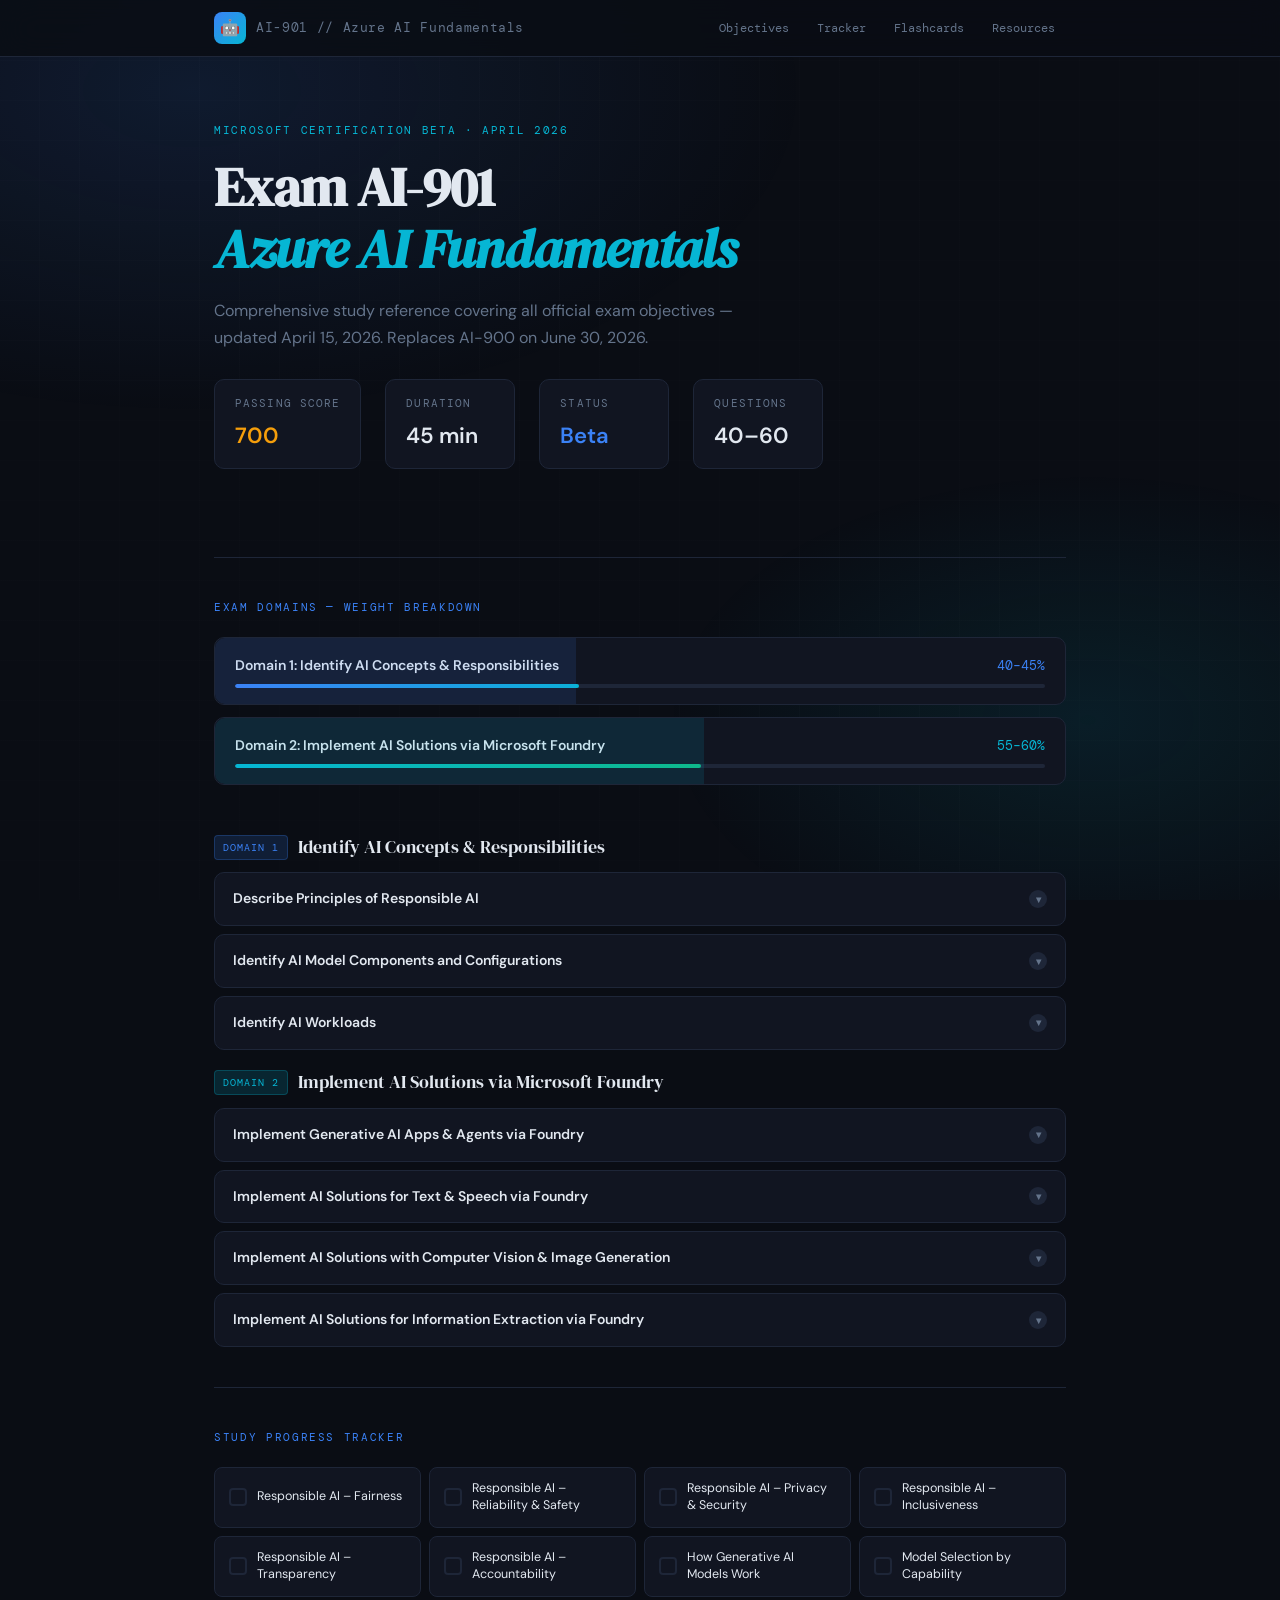
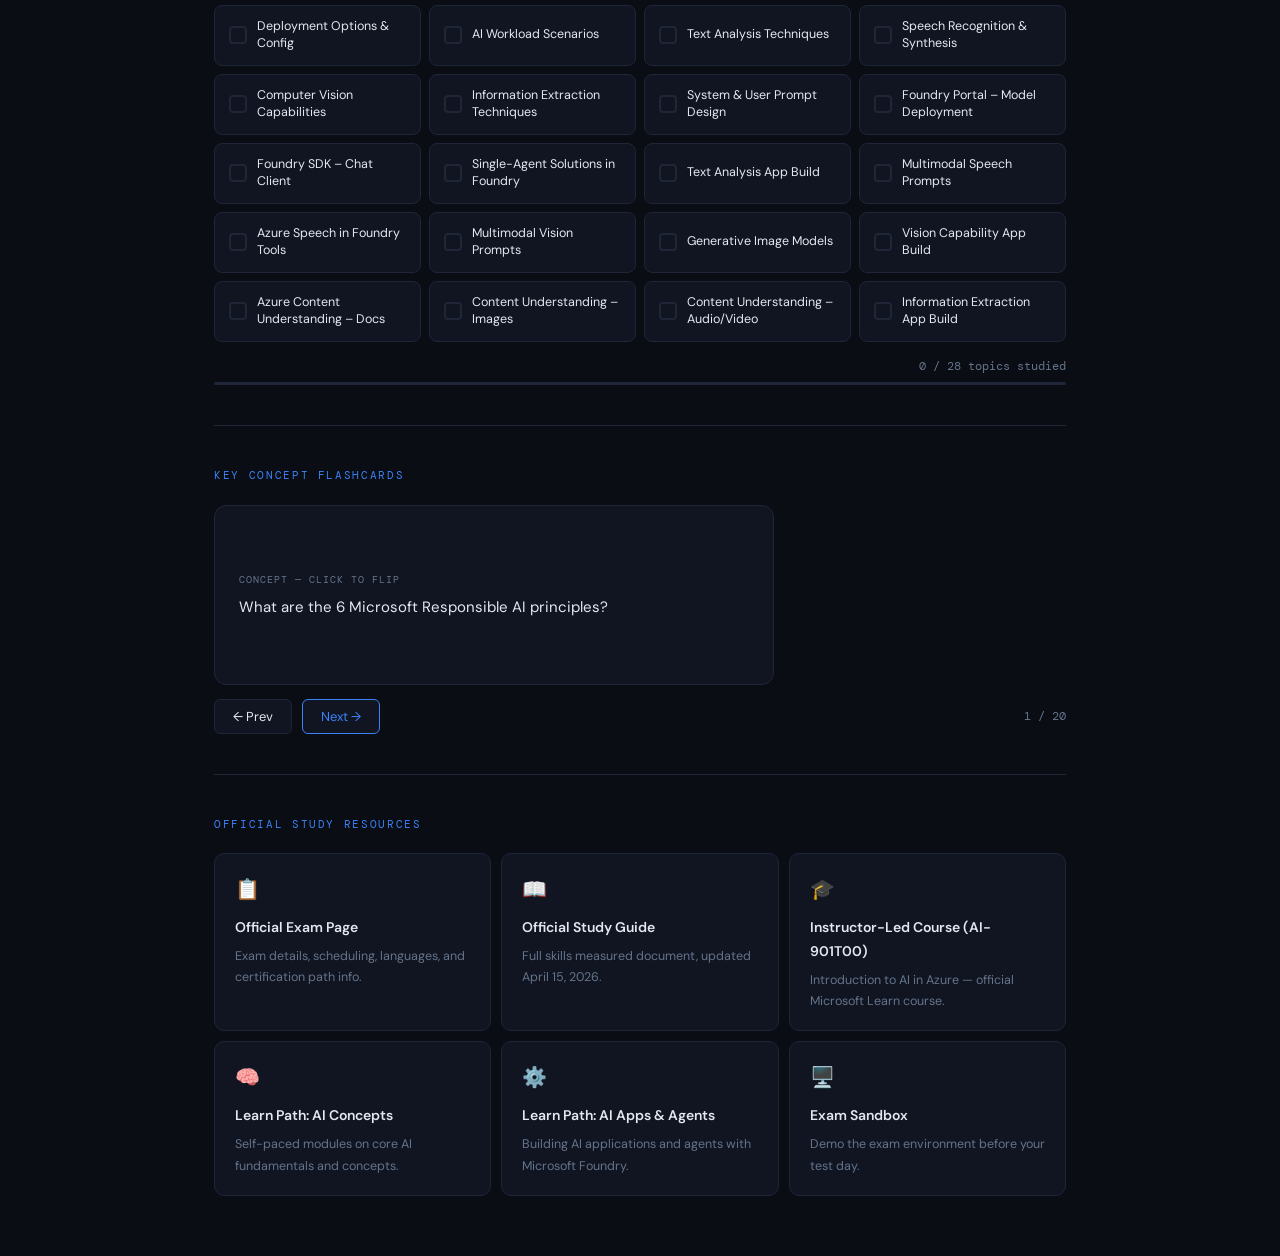
==== index.html @ 73c3c405 "Rename page.html to index.html" ====
<!DOCTYPE html>
<html lang="en">
<head>
<meta charset="UTF-8">
<meta name="viewport" content="width=device-width, initial-scale=1.0">
<title>AI-901 Study Guide — Azure AI Fundamentals</title>
<link rel="preconnect" href="https://fonts.googleapis.com">
<link href="https://fonts.googleapis.com/css2?family=DM+Serif+Display:ital@0;1&family=DM+Mono:wght@400;500&family=DM+Sans:ital,opsz,wght@0,9..40,300;0,9..40,400;0,9..40,600;1,9..40,300&display=swap" rel="stylesheet">
<style>
  :root {
    --bg:        #0a0d14;
    --surface:   #111521;
    --border:    #1e2638;
    --accent:    #3b82f6;
    --accent2:   #06b6d4;
    --gold:      #f59e0b;
    --text:      #e2e8f0;
    --muted:     #64748b;
    --pill-a:    rgba(59,130,246,.15);
    --pill-b:    rgba(6,182,212,.15);
  }

  *, *::before, *::after { box-sizing: border-box; margin: 0; padding: 0; }

  html { scroll-behavior: smooth; }

  body {
    background: var(--bg);
    color: var(--text);
    font-family: 'DM Sans', sans-serif;
    font-size: 15px;
    line-height: 1.7;
    min-height: 100vh;
    overflow-x: hidden;
  }

  /* ── GRID NOISE BACKGROUND ── */
  body::before {
    content: '';
    position: fixed; inset: 0; z-index: 0;
    background-image:
      radial-gradient(ellipse 80% 60% at 15% 10%, rgba(59,130,246,.12) 0%, transparent 60%),
      radial-gradient(ellipse 60% 50% at 85% 80%, rgba(6,182,212,.10) 0%, transparent 55%),
      repeating-linear-gradient(0deg, transparent, transparent 39px, rgba(255,255,255,.02) 40px),
      repeating-linear-gradient(90deg, transparent, transparent 39px, rgba(255,255,255,.02) 40px);
    pointer-events: none;
  }

  .wrap { max-width: 900px; margin: 0 auto; padding: 0 24px; position: relative; z-index: 1; }

  /* ── NAV ── */
  nav {
    position: sticky; top: 0; z-index: 100;
    background: rgba(10,13,20,.85);
    backdrop-filter: blur(16px);
    border-bottom: 1px solid var(--border);
    padding: 12px 0;
  }
  nav .wrap {
    display: flex; align-items: center; justify-content: space-between; gap: 12px;
  }
  .nav-badge {
    display: flex; align-items: center; gap: 10px;
  }
  .nav-badge .cert-icon {
    width: 32px; height: 32px;
    background: linear-gradient(135deg, var(--accent), var(--accent2));
    border-radius: 8px;
    display: flex; align-items: center; justify-content: center;
    font-size: 16px;
  }
  .nav-title { font-family: 'DM Mono', monospace; font-size: 13px; color: var(--muted); letter-spacing: .05em; }
  .nav-links { display: flex; gap: 6px; flex-wrap: wrap; }
  .nav-links a {
    font-size: 12px; font-family: 'DM Mono', monospace;
    color: var(--muted); text-decoration: none;
    padding: 4px 10px; border-radius: 4px;
    border: 1px solid transparent;
    transition: all .2s;
  }
  .nav-links a:hover { color: var(--accent2); border-color: var(--accent2); background: rgba(6,182,212,.05); }

  /* ── HERO ── */
  .hero {
    padding: 64px 0 48px;
    animation: fadeUp .6s ease both;
  }
  .hero-eyebrow {
    font-family: 'DM Mono', monospace;
    font-size: 11px; letter-spacing: .15em;
    color: var(--accent2);
    text-transform: uppercase;
    margin-bottom: 16px;
  }
  .hero h1 {
    font-family: 'DM Serif Display', serif;
    font-size: clamp(2.2rem, 5vw, 3.4rem);
    line-height: 1.15;
    letter-spacing: -.02em;
    margin-bottom: 16px;
  }
  .hero h1 em { font-style: italic; color: var(--accent2); }
  .hero-sub { font-size: 16px; color: var(--muted); max-width: 540px; margin-bottom: 28px; }
  .hero-stats {
    display: flex; gap: 24px; flex-wrap: wrap;
  }
  .stat-card {
    background: var(--surface);
    border: 1px solid var(--border);
    border-radius: 10px;
    padding: 14px 20px;
    min-width: 130px;
  }
  .stat-label { font-size: 11px; font-family: 'DM Mono', monospace; color: var(--muted); text-transform: uppercase; letter-spacing: .1em; margin-bottom: 4px; }
  .stat-value { font-size: 22px; font-weight: 600; color: var(--text); }
  .stat-value.pass { color: var(--gold); }
  .stat-value.beta { color: var(--accent); }

  /* ── DOMAIN BARS ── */
  .domains-section { padding: 40px 0 0; animation: fadeUp .6s .15s ease both; }
  .section-label {
    font-family: 'DM Mono', monospace;
    font-size: 11px; letter-spacing: .15em;
    color: var(--accent);
    text-transform: uppercase;
    margin-bottom: 20px;
  }
  .domain-bar-wrap { display: flex; flex-direction: column; gap: 12px; }
  .domain-bar {
    background: var(--surface);
    border: 1px solid var(--border);
    border-radius: 10px;
    padding: 16px 20px;
    position: relative; overflow: hidden;
  }
  .domain-bar::after {
    content: '';
    position: absolute; left: 0; top: 0; bottom: 0;
    border-radius: 10px 0 0 10px;
    opacity: .12;
  }
  .domain-bar.d1::after { width: 42.5%; background: var(--accent); }
  .domain-bar.d2::after { width: 57.5%; background: var(--accent2); }
  .domain-top { display: flex; justify-content: space-between; align-items: center; margin-bottom: 6px; }
  .domain-name { font-weight: 600; font-size: 14px; }
  .domain-pct {
    font-family: 'DM Mono', monospace; font-size: 13px;
  }
  .d1 .domain-pct { color: var(--accent); }
  .d2 .domain-pct { color: var(--accent2); }
  .domain-track {
    height: 4px; background: var(--border); border-radius: 4px; overflow: hidden;
  }
  .domain-fill { height: 100%; border-radius: 4px; transition: width 1.2s cubic-bezier(.4,0,.2,1); }
  .d1 .domain-fill { width: 42.5%; background: linear-gradient(90deg, var(--accent), var(--accent2)); }
  .d2 .domain-fill { width: 57.5%; background: linear-gradient(90deg, var(--accent2), #10b981); }

  /* ── ACCORDION OBJECTIVES ── */
  .objectives-section { padding: 40px 0 0; animation: fadeUp .6s .25s ease both; }
  .obj-group { margin-bottom: 10px; }
  .obj-domain-header {
    display: flex; align-items: center; gap: 10px;
    margin-bottom: 10px; padding-top: 8px;
  }
  .obj-domain-badge {
    font-family: 'DM Mono', monospace;
    font-size: 10px; letter-spacing: .1em; text-transform: uppercase;
    padding: 3px 8px; border-radius: 4px;
  }
  .d1-badge { background: var(--pill-a); color: var(--accent); border: 1px solid rgba(59,130,246,.25); }
  .d2-badge { background: var(--pill-b); color: var(--accent2); border: 1px solid rgba(6,182,212,.25); }
  .obj-domain-title { font-family: 'DM Serif Display', serif; font-size: 1.1rem; }

  details {
    background: var(--surface);
    border: 1px solid var(--border);
    border-radius: 10px;
    margin-bottom: 8px;
    overflow: hidden;
    transition: border-color .2s;
  }
  details:hover { border-color: #2d3a52; }
  details[open] { border-color: var(--accent); }
  summary {
    cursor: pointer;
    list-style: none;
    padding: 14px 18px;
    display: flex; align-items: center; justify-content: space-between;
    user-select: none;
    font-weight: 600; font-size: 14px;
  }
  summary::-webkit-details-marker { display: none; }
  .summary-chevron {
    width: 18px; height: 18px;
    border-radius: 50%;
    background: var(--border);
    display: flex; align-items: center; justify-content: center;
    font-size: 10px; color: var(--muted);
    transition: transform .25s, background .2s;
    flex-shrink: 0;
  }
  details[open] .summary-chevron { transform: rotate(180deg); background: rgba(59,130,246,.2); color: var(--accent); }
  .detail-body { padding: 0 18px 16px; }
  .detail-body ul { list-style: none; display: flex; flex-direction: column; gap: 6px; }
  .detail-body li {
    display: flex; gap: 10px; align-items: flex-start;
    font-size: 13.5px; color: #a8b8d0; line-height: 1.5;
  }
  .detail-body li::before {
    content: '›';
    color: var(--accent2); font-weight: 700; flex-shrink: 0; margin-top: 1px;
  }

  /* ── PROGRESS TRACKER ── */
  .tracker-section { padding: 40px 0 0; animation: fadeUp .6s .35s ease both; }
  .tracker-grid {
    display: grid; grid-template-columns: repeat(auto-fill, minmax(190px, 1fr)); gap: 8px;
  }
  .tracker-item {
    background: var(--surface); border: 1px solid var(--border);
    border-radius: 8px; padding: 12px 14px;
    display: flex; align-items: center; gap: 10px;
    cursor: pointer; transition: border-color .2s, background .2s;
    user-select: none;
  }
  .tracker-item:hover { border-color: #2d3a52; background: #13192a; }
  .tracker-item.done { border-color: rgba(16,185,129,.3); background: rgba(16,185,129,.05); }
  .check-box {
    width: 18px; height: 18px; border-radius: 4px;
    border: 2px solid var(--border);
    display: flex; align-items: center; justify-content: center;
    font-size: 11px; flex-shrink: 0;
    transition: all .2s;
  }
  .tracker-item.done .check-box { border-color: #10b981; background: #10b981; color: white; }
  .tracker-label { font-size: 12.5px; line-height: 1.4; }
  .progress-summary {
    margin-top: 14px; text-align: right;
    font-family: 'DM Mono', monospace; font-size: 12px; color: var(--muted);
  }
  #prog-bar-wrap { height: 3px; background: var(--border); border-radius: 3px; margin-top: 6px; overflow: hidden; }
  #prog-bar { height: 100%; background: linear-gradient(90deg, var(--accent), #10b981); border-radius: 3px; width: 0; transition: width .4s ease; }

  /* ── RESOURCES ── */
  .resources-section { padding: 40px 0 60px; animation: fadeUp .6s .45s ease both; }
  .resource-grid { display: grid; grid-template-columns: repeat(auto-fill, minmax(260px, 1fr)); gap: 10px; }
  .resource-card {
    background: var(--surface);
    border: 1px solid var(--border);
    border-radius: 10px;
    padding: 18px 20px;
    text-decoration: none; color: inherit;
    display: flex; flex-direction: column; gap: 6px;
    transition: border-color .2s, transform .2s;
  }
  .resource-card:hover { border-color: var(--accent2); transform: translateY(-2px); }
  .resource-icon { font-size: 20px; margin-bottom: 4px; }
  .resource-title { font-weight: 600; font-size: 14px; }
  .resource-desc { font-size: 12.5px; color: var(--muted); }

  /* ── FLASHCARD WIDGET ── */
  .flashcard-section { padding: 40px 0 0; animation: fadeUp .6s .4s ease both; }
  .flashcard-wrap { perspective: 1000px; }
  .flashcard {
    width: 100%; max-width: 560px; height: 180px;
    position: relative; cursor: pointer;
    transform-style: preserve-3d;
    transition: transform .5s cubic-bezier(.4,0,.2,1);
    margin-bottom: 14px;
  }
  .flashcard.flipped { transform: rotateY(180deg); }
  .fc-face {
    position: absolute; inset: 0;
    background: var(--surface); border: 1px solid var(--border);
    border-radius: 12px; padding: 24px;
    backface-visibility: hidden; -webkit-backface-visibility: hidden;
    display: flex; flex-direction: column; justify-content: center;
  }
  .fc-back { transform: rotateY(180deg); border-color: rgba(59,130,246,.3); }
  .fc-label { font-family: 'DM Mono', monospace; font-size: 10px; letter-spacing: .1em; text-transform: uppercase; color: var(--muted); margin-bottom: 8px; }
  .fc-text { font-size: 15px; line-height: 1.55; }
  .fc-back .fc-text { font-size: 13.5px; color: #a8b8d0; }
  .fc-controls { display: flex; gap: 10px; align-items: center; }
  .fc-btn {
    padding: 8px 18px; border-radius: 6px; font-size: 13px; cursor: pointer;
    border: 1px solid var(--border); background: var(--surface); color: var(--text);
    font-family: 'DM Sans', sans-serif; transition: all .2s;
  }
  .fc-btn:hover { background: #1a2235; border-color: #2d3a52; }
  .fc-btn.primary { border-color: var(--accent); color: var(--accent); }
  .fc-btn.primary:hover { background: rgba(59,130,246,.1); }
  .fc-counter { font-family: 'DM Mono', monospace; font-size: 12px; color: var(--muted); margin-left: auto; }

  /* ── ANIMATIONS ── */
  @keyframes fadeUp {
    from { opacity: 0; transform: translateY(18px); }
    to   { opacity: 1; transform: translateY(0); }
  }

  /* ── DIVIDER ── */
  .divider { height: 1px; background: var(--border); margin: 40px 0 0; }

  /* ── RESP ── */
  @media (max-width: 560px) {
    .hero-stats { gap: 12px; }
    .stat-card { min-width: 100px; padding: 12px 14px; }
    .nav-links { display: none; }
  }
</style>
</head>
<body>

<!-- NAV -->
<nav>
  <div class="wrap">
    <div class="nav-badge">
      <div class="cert-icon">🤖</div>
      <span class="nav-title">AI-901 // Azure AI Fundamentals</span>
    </div>
    <div class="nav-links">
      <a href="#objectives">Objectives</a>
      <a href="#tracker">Tracker</a>
      <a href="#flashcards">Flashcards</a>
      <a href="#resources">Resources</a>
    </div>
  </div>
</nav>

<div class="wrap">

  <!-- HERO -->
  <section class="hero">
    <div class="hero-eyebrow">Microsoft Certification Beta · April 2026</div>
    <h1>Exam AI-901<br><em>Azure AI Fundamentals</em></h1>
    <p class="hero-sub">Comprehensive study reference covering all official exam objectives — updated April 15, 2026. Replaces AI-900 on June 30, 2026.</p>
    <div class="hero-stats">
      <div class="stat-card">
        <div class="stat-label">Passing Score</div>
        <div class="stat-value pass">700</div>
      </div>
      <div class="stat-card">
        <div class="stat-label">Duration</div>
        <div class="stat-value">45 min</div>
      </div>
      <div class="stat-card">
        <div class="stat-label">Status</div>
        <div class="stat-value beta">Beta</div>
      </div>
      <div class="stat-card">
        <div class="stat-label">Questions</div>
        <div class="stat-value">40–60</div>
      </div>
    </div>
  </section>

  <!-- DOMAIN BARS -->
  <div class="divider"></div>
  <section class="domains-section" id="objectives">
    <div class="section-label">Exam Domains — Weight Breakdown</div>
    <div class="domain-bar-wrap">
      <div class="domain-bar d1">
        <div class="domain-top">
          <span class="domain-name">Domain 1: Identify AI Concepts &amp; Responsibilities</span>
          <span class="domain-pct">40–45%</span>
        </div>
        <div class="domain-track"><div class="domain-fill"></div></div>
      </div>
      <div class="domain-bar d2">
        <div class="domain-top">
          <span class="domain-name">Domain 2: Implement AI Solutions via Microsoft Foundry</span>
          <span class="domain-pct">55–60%</span>
        </div>
        <div class="domain-track"><div class="domain-fill"></div></div>
      </div>
    </div>
  </section>

  <!-- OBJECTIVES -->
  <section class="objectives-section">

    <!-- Domain 1 -->
    <div class="obj-group">
      <div class="obj-domain-header">
        <span class="obj-domain-badge d1-badge">Domain 1</span>
        <span class="obj-domain-title">Identify AI Concepts &amp; Responsibilities</span>
      </div>

      <details>
        <summary>Describe Principles of Responsible AI <span class="summary-chevron">▾</span></summary>
        <div class="detail-body"><ul>
          <li>Describe considerations for <strong>fairness</strong> in an AI solution</li>
          <li>Describe considerations for <strong>reliability and safety</strong></li>
          <li>Describe considerations for <strong>privacy and security</strong></li>
          <li>Describe considerations for <strong>inclusiveness</strong></li>
          <li>Describe considerations for <strong>transparency</strong></li>
          <li>Describe considerations for <strong>accountability</strong></li>
        </ul></div>
      </details>

      <details>
        <summary>Identify AI Model Components and Configurations <span class="summary-chevron">▾</span></summary>
        <div class="detail-body"><ul>
          <li>Describe how <strong>generative AI models</strong> work</li>
          <li>Identify an appropriate AI model based on capabilities</li>
          <li>Identify appropriate <strong>model deployment options</strong> and configuration parameters</li>
        </ul></div>
      </details>

      <details>
        <summary>Identify AI Workloads <span class="summary-chevron">▾</span></summary>
        <div class="detail-body"><ul>
          <li>Identify scenarios for common AI workloads — generative AI, agentic AI, text analysis, speech, computer vision, information extraction</li>
          <li>Describe common text analysis techniques: <strong>keyword extraction, entity detection, sentiment analysis, summarization</strong></li>
          <li>Identify features of <strong>speech recognition and speech synthesis</strong></li>
          <li>Identify features of <strong>computer vision</strong> and image-generation models</li>
          <li>Identify techniques to extract information from text, images, audio, and video</li>
        </ul></div>
      </details>
    </div>

    <!-- Domain 2 -->
    <div class="obj-group">
      <div class="obj-domain-header">
        <span class="obj-domain-badge d2-badge">Domain 2</span>
        <span class="obj-domain-title">Implement AI Solutions via Microsoft Foundry</span>
      </div>

      <details>
        <summary>Implement Generative AI Apps &amp; Agents via Foundry <span class="summary-chevron">▾</span></summary>
        <div class="detail-body"><ul>
          <li>Create effective <strong>system and user prompts</strong> for generative AI models</li>
          <li>Deploy a model and interact with it in the <strong>Foundry portal</strong></li>
          <li>Create a lightweight chat client using the <strong>Foundry SDK</strong></li>
          <li>Create and test a <strong>single-agent solution</strong> in the Foundry portal</li>
          <li>Create a lightweight client application for an agent</li>
        </ul></div>
      </details>

      <details>
        <summary>Implement AI Solutions for Text &amp; Speech via Foundry <span class="summary-chevron">▾</span></summary>
        <div class="detail-body"><ul>
          <li>Build a lightweight app that includes <strong>text analysis</strong></li>
          <li>Respond to spoken prompts using a deployed <strong>multimodal model</strong></li>
          <li>Build a lightweight app using <strong>Azure Speech in Foundry Tools</strong></li>
        </ul></div>
      </details>

      <details>
        <summary>Implement AI Solutions with Computer Vision &amp; Image Generation <span class="summary-chevron">▾</span></summary>
        <div class="detail-body"><ul>
          <li>Interpret visual input in prompts using a deployed <strong>multimodal model</strong></li>
          <li>Create new visual outputs using <strong>generative models</strong></li>
          <li>Build a lightweight application with <strong>vision capabilities</strong></li>
        </ul></div>
      </details>

      <details>
        <summary>Implement AI Solutions for Information Extraction via Foundry <span class="summary-chevron">▾</span></summary>
        <div class="detail-body"><ul>
          <li>Extract information from documents and forms using <strong>Azure Content Understanding</strong> in Foundry Tools</li>
          <li>Extract information from images using Content Understanding</li>
          <li>Extract information from <strong>audio and video</strong> using Content Understanding</li>
          <li>Build a lightweight app with information extraction via Content Understanding</li>
        </ul></div>
      </details>
    </div>
  </section>

  <!-- PROGRESS TRACKER -->
  <div class="divider"></div>
  <section class="tracker-section" id="tracker">
    <div class="section-label">Study Progress Tracker</div>
    <div class="tracker-grid" id="tracker-grid">
      <!-- populated by JS -->
    </div>
    <div class="progress-summary">
      <span id="prog-text">0 / 0 topics studied</span>
      <div id="prog-bar-wrap"><div id="prog-bar"></div></div>
    </div>
  </section>

  <!-- FLASHCARDS -->
  <div class="divider"></div>
  <section class="flashcard-section" id="flashcards">
    <div class="section-label">Key Concept Flashcards</div>
    <div class="flashcard-wrap">
      <div class="flashcard" id="fc" onclick="flipCard()">
        <div class="fc-face fc-front">
          <div class="fc-label">Concept — click to flip</div>
          <div class="fc-text" id="fc-q"></div>
        </div>
        <div class="fc-face fc-back">
          <div class="fc-label">Answer</div>
          <div class="fc-text" id="fc-a"></div>
        </div>
      </div>
    </div>
    <div class="fc-controls">
      <button class="fc-btn" onclick="prevCard()">← Prev</button>
      <button class="fc-btn primary" onclick="nextCard()">Next →</button>
      <span class="fc-counter" id="fc-counter">1 / 20</span>
    </div>
  </section>

  <!-- RESOURCES -->
  <div class="divider"></div>
  <section class="resources-section" id="resources">
    <div class="section-label">Official Study Resources</div>
    <div class="resource-grid">
      <a class="resource-card" href="https://learn.microsoft.com/en-us/credentials/certifications/exams/ai-901/" target="_blank">
        <div class="resource-icon">📋</div>
        <div class="resource-title">Official Exam Page</div>
        <div class="resource-desc">Exam details, scheduling, languages, and certification path info.</div>
      </a>
      <a class="resource-card" href="https://learn.microsoft.com/en-us/credentials/certifications/resources/study-guides/ai-901" target="_blank">
        <div class="resource-icon">📖</div>
        <div class="resource-title">Official Study Guide</div>
        <div class="resource-desc">Full skills measured document, updated April 15, 2026.</div>
      </a>
      <a class="resource-card" href="https://learn.microsoft.com/en-us/training/courses/ai-901t00" target="_blank">
        <div class="resource-icon">🎓</div>
        <div class="resource-title">Instructor-Led Course (AI-901T00)</div>
        <div class="resource-desc">Introduction to AI in Azure — official Microsoft Learn course.</div>
      </a>
      <a class="resource-card" href="https://learn.microsoft.com/en-us/training/paths/ai-concepts/" target="_blank">
        <div class="resource-icon">🧠</div>
        <div class="resource-title">Learn Path: AI Concepts</div>
        <div class="resource-desc">Self-paced modules on core AI fundamentals and concepts.</div>
      </a>
      <a class="resource-card" href="https://learn.microsoft.com/en-us/training/paths/get-started-ai-apps-agents/" target="_blank">
        <div class="resource-icon">⚙️</div>
        <div class="resource-title">Learn Path: AI Apps &amp; Agents</div>
        <div class="resource-desc">Building AI applications and agents with Microsoft Foundry.</div>
      </a>
      <a class="resource-card" href="https://go.microsoft.com/fwlink/?linkid=2226877" target="_blank">
        <div class="resource-icon">🖥️</div>
        <div class="resource-title">Exam Sandbox</div>
        <div class="resource-desc">Demo the exam environment before your test day.</div>
      </a>
    </div>
  </section>

</div><!-- /wrap -->

<script>
/* ── TRACKER ── */
const topics = [
  "Responsible AI – Fairness",
  "Responsible AI – Reliability & Safety",
  "Responsible AI – Privacy & Security",
  "Responsible AI – Inclusiveness",
  "Responsible AI – Transparency",
  "Responsible AI – Accountability",
  "How Generative AI Models Work",
  "Model Selection by Capability",
  "Deployment Options & Config",
  "AI Workload Scenarios",
  "Text Analysis Techniques",
  "Speech Recognition & Synthesis",
  "Computer Vision Capabilities",
  "Information Extraction Techniques",
  "System & User Prompt Design",
  "Foundry Portal – Model Deployment",
  "Foundry SDK – Chat Client",
  "Single-Agent Solutions in Foundry",
  "Text Analysis App Build",
  "Multimodal Speech Prompts",
  "Azure Speech in Foundry Tools",
  "Multimodal Vision Prompts",
  "Generative Image Models",
  "Vision Capability App Build",
  "Azure Content Understanding – Docs",
  "Content Understanding – Images",
  "Content Understanding – Audio/Video",
  "Information Extraction App Build",
];

const saved = JSON.parse(localStorage.getItem('ai901-progress') || '[]');
const grid = document.getElementById('tracker-grid');

function saveProgress() {
  const state = [...grid.querySelectorAll('.tracker-item')].map(el => el.classList.contains('done'));
  localStorage.setItem('ai901-progress', JSON.stringify(state));
  updateBar();
}

function updateBar() {
  const items = grid.querySelectorAll('.tracker-item');
  const done = [...items].filter(el => el.classList.contains('done')).length;
  document.getElementById('prog-text').textContent = `${done} / ${items.length} topics studied`;
  document.getElementById('prog-bar').style.width = `${(done/items.length)*100}%`;
}

topics.forEach((t, i) => {
  const div = document.createElement('div');
  div.className = 'tracker-item' + (saved[i] ? ' done' : '');
  div.innerHTML = `<div class="check-box">${saved[i] ? '✓' : ''}</div><span class="tracker-label">${t}</span>`;
  div.onclick = () => {
    div.classList.toggle('done');
    const cb = div.querySelector('.check-box');
    cb.textContent = div.classList.contains('done') ? '✓' : '';
    saveProgress();
  };
  grid.appendChild(div);
});
updateBar();

/* ── FLASHCARDS ── */
const cards = [
  { q: "What are the 6 Microsoft Responsible AI principles?", a: "Fairness, Reliability & Safety, Privacy & Security, Inclusiveness, Transparency, and Accountability." },
  { q: "What is Microsoft Foundry?", a: "A unified portal and SDK for deploying AI models, building apps, creating agents, and managing prompts on Azure." },
  { q: "What percentage of the AI-901 exam covers Microsoft Foundry implementation?", a: "55–60% — the larger of the two exam domains." },
  { q: "What text analysis techniques should you know for AI-901?", a: "Keyword extraction, entity detection, sentiment analysis, and summarization." },
  { q: "What is a system prompt vs. a user prompt?", a: "A system prompt defines the AI's behavior and context; a user prompt is the runtime input from the end user." },
  { q: "What does Azure Content Understanding do?", a: "Extracts structured information from documents, forms, images, audio, and video using AI models in Foundry Tools." },
  { q: "What Python knowledge does AI-901 assume?", a: "Familiarity with Python coding syntax and programming techniques — enough to read and write lightweight app code." },
  { q: "What is a multimodal model?", a: "A model that can process multiple input types — e.g., text + images + audio — in a single inference call." },
  { q: "What is the passing score for AI-901?", a: "700 out of 1000." },
  { q: "When does AI-900 retire?", a: "June 30, 2026. AI-901 beta launched April 2026 and becomes GA in June 2026." },
  { q: "What is Retrieval-Augmented Generation (RAG)?", a: "A pattern where a generative model retrieves relevant documents from a knowledge store before generating a response, reducing hallucinations." },
  { q: "What is the Foundry SDK used for in AI-901?", a: "Building lightweight chat client applications and agent clients that interact with deployed models on Azure." },
  { q: "What workloads are covered under AI-901 AI Workloads?", a: "Generative AI, agentic AI, text analysis, speech, computer vision, and information extraction." },
  { q: "What does OCR stand for and which Azure service provides it?", a: "Optical Character Recognition — provided by Azure AI Vision for extracting text from images." },
  { q: "What is a single-agent solution in Foundry?", a: "An AI agent configured to autonomously plan and execute tasks using tools and a deployed model, without multi-agent orchestration." },
  { q: "Define model deployment configuration parameters.", a: "Settings like temperature, max tokens, top-p, and system prompt that control how a deployed model generates responses." },
  { q: "What is Azure AI Speech?", a: "An Azure service offering speech-to-text, text-to-speech, speech translation, and speaker recognition capabilities." },
  { q: "What is prompt engineering?", a: "The practice of crafting effective instructions and context in prompts to guide an AI model toward desired outputs." },
  { q: "What is the difference between supervised and unsupervised learning?", a: "Supervised uses labeled training data with known outputs; unsupervised finds patterns in unlabeled data without predefined categories." },
  { q: "What does 'responsible AI' mean in the context of AI-901?", a: "Building AI systems that are fair, safe, private, inclusive, transparent, and accountable — following Microsoft's AI principles." },
];

let idx = 0;
function render() {
  const c = cards[idx];
  document.getElementById('fc-q').textContent = c.q;
  document.getElementById('fc-a').textContent = c.a;
  document.getElementById('fc-counter').textContent = `${idx+1} / ${cards.length}`;
  document.getElementById('fc').classList.remove('flipped');
}
function flipCard() { document.getElementById('fc').classList.toggle('flipped'); }
function nextCard() { idx = (idx+1) % cards.length; render(); }
function prevCard() { idx = (idx - 1 + cards.length) % cards.length; render(); }
render();
</script>
</body>
</html>
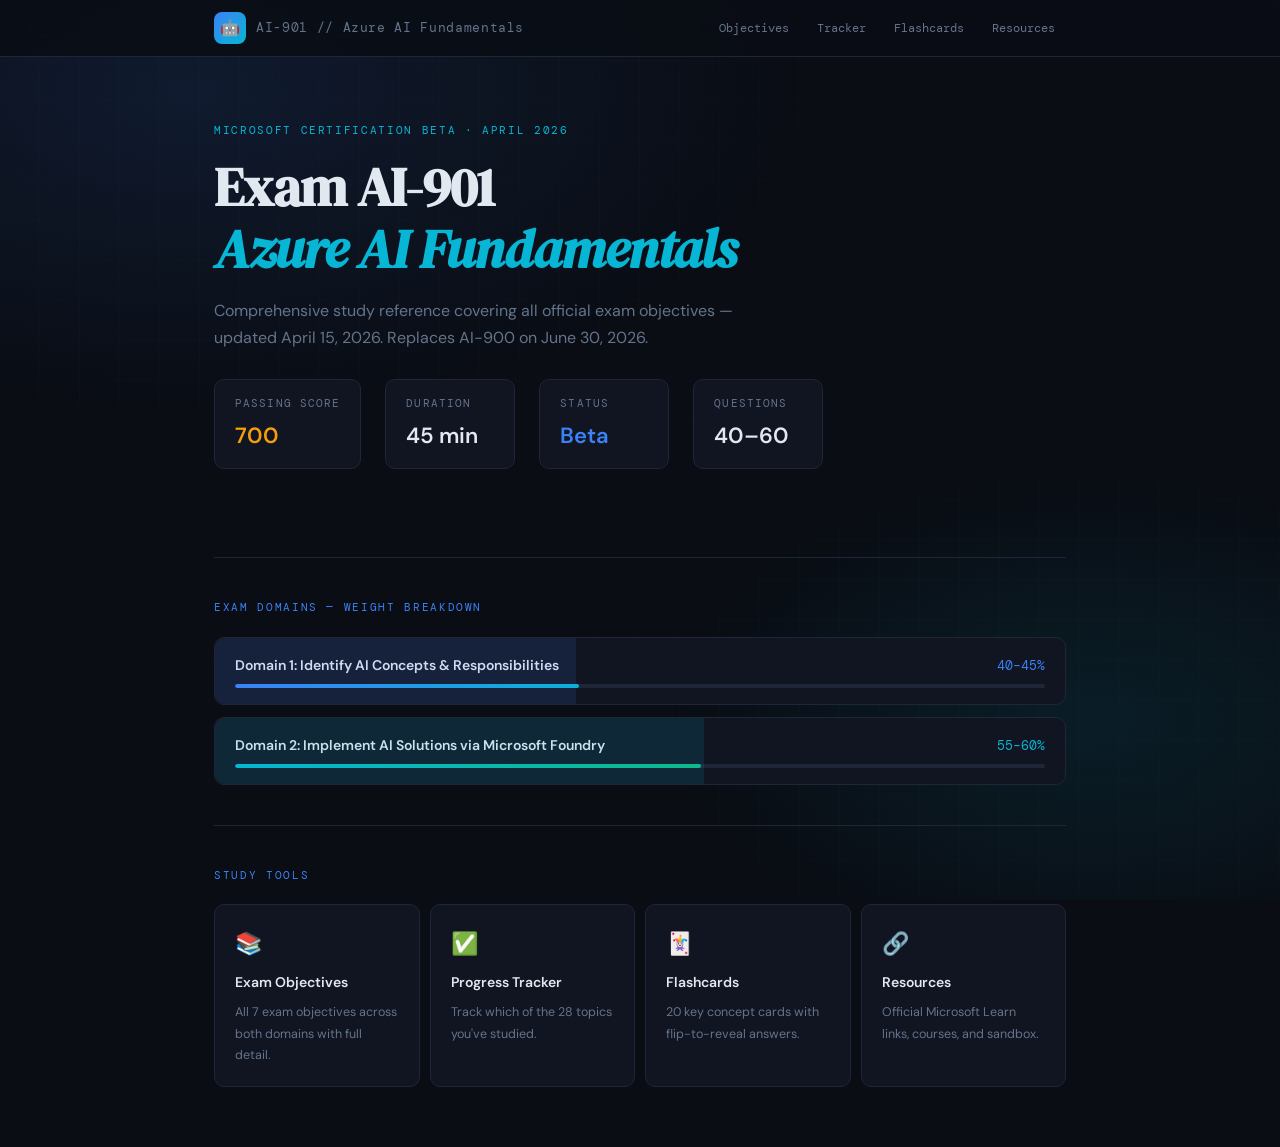
==== commit 0445499c: "Convert single-page site to multi-page with shared stylesheet Splits the monolithic index.html into " ====
--- a/index.html
+++ b/index.html
@@ -6,322 +6,21 @@
 <title>AI-901 Study Guide — Azure AI Fundamentals</title>
 <link rel="preconnect" href="https://fonts.googleapis.com">
 <link href="https://fonts.googleapis.com/css2?family=DM+Serif+Display:ital@0;1&family=DM+Mono:wght@400;500&family=DM+Sans:ital,opsz,wght@0,9..40,300;0,9..40,400;0,9..40,600;1,9..40,300&display=swap" rel="stylesheet">
-<style>
-  :root {
-    --bg:        #0a0d14;
-    --surface:   #111521;
-    --border:    #1e2638;
-    --accent:    #3b82f6;
-    --accent2:   #06b6d4;
-    --gold:      #f59e0b;
-    --text:      #e2e8f0;
-    --muted:     #64748b;
-    --pill-a:    rgba(59,130,246,.15);
-    --pill-b:    rgba(6,182,212,.15);
-  }
-
-  *, *::before, *::after { box-sizing: border-box; margin: 0; padding: 0; }
-
-  html { scroll-behavior: smooth; }
-
-  body {
-    background: var(--bg);
-    color: var(--text);
-    font-family: 'DM Sans', sans-serif;
-    font-size: 15px;
-    line-height: 1.7;
-    min-height: 100vh;
-    overflow-x: hidden;
-  }
-
-  /* ── GRID NOISE BACKGROUND ── */
-  body::before {
-    content: '';
-    position: fixed; inset: 0; z-index: 0;
-    background-image:
-      radial-gradient(ellipse 80% 60% at 15% 10%, rgba(59,130,246,.12) 0%, transparent 60%),
-      radial-gradient(ellipse 60% 50% at 85% 80%, rgba(6,182,212,.10) 0%, transparent 55%),
-      repeating-linear-gradient(0deg, transparent, transparent 39px, rgba(255,255,255,.02) 40px),
-      repeating-linear-gradient(90deg, transparent, transparent 39px, rgba(255,255,255,.02) 40px);
-    pointer-events: none;
-  }
-
-  .wrap { max-width: 900px; margin: 0 auto; padding: 0 24px; position: relative; z-index: 1; }
-
-  /* ── NAV ── */
-  nav {
-    position: sticky; top: 0; z-index: 100;
-    background: rgba(10,13,20,.85);
-    backdrop-filter: blur(16px);
-    border-bottom: 1px solid var(--border);
-    padding: 12px 0;
-  }
-  nav .wrap {
-    display: flex; align-items: center; justify-content: space-between; gap: 12px;
-  }
-  .nav-badge {
-    display: flex; align-items: center; gap: 10px;
-  }
-  .nav-badge .cert-icon {
-    width: 32px; height: 32px;
-    background: linear-gradient(135deg, var(--accent), var(--accent2));
-    border-radius: 8px;
-    display: flex; align-items: center; justify-content: center;
-    font-size: 16px;
-  }
-  .nav-title { font-family: 'DM Mono', monospace; font-size: 13px; color: var(--muted); letter-spacing: .05em; }
-  .nav-links { display: flex; gap: 6px; flex-wrap: wrap; }
-  .nav-links a {
-    font-size: 12px; font-family: 'DM Mono', monospace;
-    color: var(--muted); text-decoration: none;
-    padding: 4px 10px; border-radius: 4px;
-    border: 1px solid transparent;
-    transition: all .2s;
-  }
-  .nav-links a:hover { color: var(--accent2); border-color: var(--accent2); background: rgba(6,182,212,.05); }
-
-  /* ── HERO ── */
-  .hero {
-    padding: 64px 0 48px;
-    animation: fadeUp .6s ease both;
-  }
-  .hero-eyebrow {
-    font-family: 'DM Mono', monospace;
-    font-size: 11px; letter-spacing: .15em;
-    color: var(--accent2);
-    text-transform: uppercase;
-    margin-bottom: 16px;
-  }
-  .hero h1 {
-    font-family: 'DM Serif Display', serif;
-    font-size: clamp(2.2rem, 5vw, 3.4rem);
-    line-height: 1.15;
-    letter-spacing: -.02em;
-    margin-bottom: 16px;
-  }
-  .hero h1 em { font-style: italic; color: var(--accent2); }
-  .hero-sub { font-size: 16px; color: var(--muted); max-width: 540px; margin-bottom: 28px; }
-  .hero-stats {
-    display: flex; gap: 24px; flex-wrap: wrap;
-  }
-  .stat-card {
-    background: var(--surface);
-    border: 1px solid var(--border);
-    border-radius: 10px;
-    padding: 14px 20px;
-    min-width: 130px;
-  }
-  .stat-label { font-size: 11px; font-family: 'DM Mono', monospace; color: var(--muted); text-transform: uppercase; letter-spacing: .1em; margin-bottom: 4px; }
-  .stat-value { font-size: 22px; font-weight: 600; color: var(--text); }
-  .stat-value.pass { color: var(--gold); }
-  .stat-value.beta { color: var(--accent); }
-
-  /* ── DOMAIN BARS ── */
-  .domains-section { padding: 40px 0 0; animation: fadeUp .6s .15s ease both; }
-  .section-label {
-    font-family: 'DM Mono', monospace;
-    font-size: 11px; letter-spacing: .15em;
-    color: var(--accent);
-    text-transform: uppercase;
-    margin-bottom: 20px;
-  }
-  .domain-bar-wrap { display: flex; flex-direction: column; gap: 12px; }
-  .domain-bar {
-    background: var(--surface);
-    border: 1px solid var(--border);
-    border-radius: 10px;
-    padding: 16px 20px;
-    position: relative; overflow: hidden;
-  }
-  .domain-bar::after {
-    content: '';
-    position: absolute; left: 0; top: 0; bottom: 0;
-    border-radius: 10px 0 0 10px;
-    opacity: .12;
-  }
-  .domain-bar.d1::after { width: 42.5%; background: var(--accent); }
-  .domain-bar.d2::after { width: 57.5%; background: var(--accent2); }
-  .domain-top { display: flex; justify-content: space-between; align-items: center; margin-bottom: 6px; }
-  .domain-name { font-weight: 600; font-size: 14px; }
-  .domain-pct {
-    font-family: 'DM Mono', monospace; font-size: 13px;
-  }
-  .d1 .domain-pct { color: var(--accent); }
-  .d2 .domain-pct { color: var(--accent2); }
-  .domain-track {
-    height: 4px; background: var(--border); border-radius: 4px; overflow: hidden;
-  }
-  .domain-fill { height: 100%; border-radius: 4px; transition: width 1.2s cubic-bezier(.4,0,.2,1); }
-  .d1 .domain-fill { width: 42.5%; background: linear-gradient(90deg, var(--accent), var(--accent2)); }
-  .d2 .domain-fill { width: 57.5%; background: linear-gradient(90deg, var(--accent2), #10b981); }
-
-  /* ── ACCORDION OBJECTIVES ── */
-  .objectives-section { padding: 40px 0 0; animation: fadeUp .6s .25s ease both; }
-  .obj-group { margin-bottom: 10px; }
-  .obj-domain-header {
-    display: flex; align-items: center; gap: 10px;
-    margin-bottom: 10px; padding-top: 8px;
-  }
-  .obj-domain-badge {
-    font-family: 'DM Mono', monospace;
-    font-size: 10px; letter-spacing: .1em; text-transform: uppercase;
-    padding: 3px 8px; border-radius: 4px;
-  }
-  .d1-badge { background: var(--pill-a); color: var(--accent); border: 1px solid rgba(59,130,246,.25); }
-  .d2-badge { background: var(--pill-b); color: var(--accent2); border: 1px solid rgba(6,182,212,.25); }
-  .obj-domain-title { font-family: 'DM Serif Display', serif; font-size: 1.1rem; }
-
-  details {
-    background: var(--surface);
-    border: 1px solid var(--border);
-    border-radius: 10px;
-    margin-bottom: 8px;
-    overflow: hidden;
-    transition: border-color .2s;
-  }
-  details:hover { border-color: #2d3a52; }
-  details[open] { border-color: var(--accent); }
-  summary {
-    cursor: pointer;
-    list-style: none;
-    padding: 14px 18px;
-    display: flex; align-items: center; justify-content: space-between;
-    user-select: none;
-    font-weight: 600; font-size: 14px;
-  }
-  summary::-webkit-details-marker { display: none; }
-  .summary-chevron {
-    width: 18px; height: 18px;
-    border-radius: 50%;
-    background: var(--border);
-    display: flex; align-items: center; justify-content: center;
-    font-size: 10px; color: var(--muted);
-    transition: transform .25s, background .2s;
-    flex-shrink: 0;
-  }
-  details[open] .summary-chevron { transform: rotate(180deg); background: rgba(59,130,246,.2); color: var(--accent); }
-  .detail-body { padding: 0 18px 16px; }
-  .detail-body ul { list-style: none; display: flex; flex-direction: column; gap: 6px; }
-  .detail-body li {
-    display: flex; gap: 10px; align-items: flex-start;
-    font-size: 13.5px; color: #a8b8d0; line-height: 1.5;
-  }
-  .detail-body li::before {
-    content: '›';
-    color: var(--accent2); font-weight: 700; flex-shrink: 0; margin-top: 1px;
-  }
-
-  /* ── PROGRESS TRACKER ── */
-  .tracker-section { padding: 40px 0 0; animation: fadeUp .6s .35s ease both; }
-  .tracker-grid {
-    display: grid; grid-template-columns: repeat(auto-fill, minmax(190px, 1fr)); gap: 8px;
-  }
-  .tracker-item {
-    background: var(--surface); border: 1px solid var(--border);
-    border-radius: 8px; padding: 12px 14px;
-    display: flex; align-items: center; gap: 10px;
-    cursor: pointer; transition: border-color .2s, background .2s;
-    user-select: none;
-  }
-  .tracker-item:hover { border-color: #2d3a52; background: #13192a; }
-  .tracker-item.done { border-color: rgba(16,185,129,.3); background: rgba(16,185,129,.05); }
-  .check-box {
-    width: 18px; height: 18px; border-radius: 4px;
-    border: 2px solid var(--border);
-    display: flex; align-items: center; justify-content: center;
-    font-size: 11px; flex-shrink: 0;
-    transition: all .2s;
-  }
-  .tracker-item.done .check-box { border-color: #10b981; background: #10b981; color: white; }
-  .tracker-label { font-size: 12.5px; line-height: 1.4; }
-  .progress-summary {
-    margin-top: 14px; text-align: right;
-    font-family: 'DM Mono', monospace; font-size: 12px; color: var(--muted);
-  }
-  #prog-bar-wrap { height: 3px; background: var(--border); border-radius: 3px; margin-top: 6px; overflow: hidden; }
-  #prog-bar { height: 100%; background: linear-gradient(90deg, var(--accent), #10b981); border-radius: 3px; width: 0; transition: width .4s ease; }
-
-  /* ── RESOURCES ── */
-  .resources-section { padding: 40px 0 60px; animation: fadeUp .6s .45s ease both; }
-  .resource-grid { display: grid; grid-template-columns: repeat(auto-fill, minmax(260px, 1fr)); gap: 10px; }
-  .resource-card {
-    background: var(--surface);
-    border: 1px solid var(--border);
-    border-radius: 10px;
-    padding: 18px 20px;
-    text-decoration: none; color: inherit;
-    display: flex; flex-direction: column; gap: 6px;
-    transition: border-color .2s, transform .2s;
-  }
-  .resource-card:hover { border-color: var(--accent2); transform: translateY(-2px); }
-  .resource-icon { font-size: 20px; margin-bottom: 4px; }
-  .resource-title { font-weight: 600; font-size: 14px; }
-  .resource-desc { font-size: 12.5px; color: var(--muted); }
-
-  /* ── FLASHCARD WIDGET ── */
-  .flashcard-section { padding: 40px 0 0; animation: fadeUp .6s .4s ease both; }
-  .flashcard-wrap { perspective: 1000px; }
-  .flashcard {
-    width: 100%; max-width: 560px; height: 180px;
-    position: relative; cursor: pointer;
-    transform-style: preserve-3d;
-    transition: transform .5s cubic-bezier(.4,0,.2,1);
-    margin-bottom: 14px;
-  }
-  .flashcard.flipped { transform: rotateY(180deg); }
-  .fc-face {
-    position: absolute; inset: 0;
-    background: var(--surface); border: 1px solid var(--border);
-    border-radius: 12px; padding: 24px;
-    backface-visibility: hidden; -webkit-backface-visibility: hidden;
-    display: flex; flex-direction: column; justify-content: center;
-  }
-  .fc-back { transform: rotateY(180deg); border-color: rgba(59,130,246,.3); }
-  .fc-label { font-family: 'DM Mono', monospace; font-size: 10px; letter-spacing: .1em; text-transform: uppercase; color: var(--muted); margin-bottom: 8px; }
-  .fc-text { font-size: 15px; line-height: 1.55; }
-  .fc-back .fc-text { font-size: 13.5px; color: #a8b8d0; }
-  .fc-controls { display: flex; gap: 10px; align-items: center; }
-  .fc-btn {
-    padding: 8px 18px; border-radius: 6px; font-size: 13px; cursor: pointer;
-    border: 1px solid var(--border); background: var(--surface); color: var(--text);
-    font-family: 'DM Sans', sans-serif; transition: all .2s;
-  }
-  .fc-btn:hover { background: #1a2235; border-color: #2d3a52; }
-  .fc-btn.primary { border-color: var(--accent); color: var(--accent); }
-  .fc-btn.primary:hover { background: rgba(59,130,246,.1); }
-  .fc-counter { font-family: 'DM Mono', monospace; font-size: 12px; color: var(--muted); margin-left: auto; }
-
-  /* ── ANIMATIONS ── */
-  @keyframes fadeUp {
-    from { opacity: 0; transform: translateY(18px); }
-    to   { opacity: 1; transform: translateY(0); }
-  }
-
-  /* ── DIVIDER ── */
-  .divider { height: 1px; background: var(--border); margin: 40px 0 0; }
-
-  /* ── RESP ── */
-  @media (max-width: 560px) {
-    .hero-stats { gap: 12px; }
-    .stat-card { min-width: 100px; padding: 12px 14px; }
-    .nav-links { display: none; }
-  }
-</style>
+<link rel="stylesheet" href="css/styles.css">
 </head>
 <body>
 
-<!-- NAV -->
 <nav>
   <div class="wrap">
-    <div class="nav-badge">
+    <a class="nav-badge" href="index.html">
       <div class="cert-icon">🤖</div>
       <span class="nav-title">AI-901 // Azure AI Fundamentals</span>
-    </div>
+    </a>
     <div class="nav-links">
-      <a href="#objectives">Objectives</a>
-      <a href="#tracker">Tracker</a>
-      <a href="#flashcards">Flashcards</a>
-      <a href="#resources">Resources</a>
+      <a href="objectives.html">Objectives</a>
+      <a href="tracker.html">Tracker</a>
+      <a href="flashcards.html">Flashcards</a>
+      <a href="resources.html">Resources</a>
     </div>
   </div>
 </nav>
@@ -355,7 +54,7 @@
 
   <!-- DOMAIN BARS -->
   <div class="divider"></div>
-  <section class="domains-section" id="objectives">
+  <section class="domains-section">
     <div class="section-label">Exam Domains — Weight Breakdown</div>
     <div class="domain-bar-wrap">
       <div class="domain-bar d1">
@@ -375,272 +74,35 @@
     </div>
   </section>
 
-  <!-- OBJECTIVES -->
-  <section class="objectives-section">
-
-    <!-- Domain 1 -->
-    <div class="obj-group">
-      <div class="obj-domain-header">
-        <span class="obj-domain-badge d1-badge">Domain 1</span>
-        <span class="obj-domain-title">Identify AI Concepts &amp; Responsibilities</span>
-      </div>
-
-      <details>
-        <summary>Describe Principles of Responsible AI <span class="summary-chevron">▾</span></summary>
-        <div class="detail-body"><ul>
-          <li>Describe considerations for <strong>fairness</strong> in an AI solution</li>
-          <li>Describe considerations for <strong>reliability and safety</strong></li>
-          <li>Describe considerations for <strong>privacy and security</strong></li>
-          <li>Describe considerations for <strong>inclusiveness</strong></li>
-          <li>Describe considerations for <strong>transparency</strong></li>
-          <li>Describe considerations for <strong>accountability</strong></li>
-        </ul></div>
-      </details>
-
-      <details>
-        <summary>Identify AI Model Components and Configurations <span class="summary-chevron">▾</span></summary>
-        <div class="detail-body"><ul>
-          <li>Describe how <strong>generative AI models</strong> work</li>
-          <li>Identify an appropriate AI model based on capabilities</li>
-          <li>Identify appropriate <strong>model deployment options</strong> and configuration parameters</li>
-        </ul></div>
-      </details>
-
-      <details>
-        <summary>Identify AI Workloads <span class="summary-chevron">▾</span></summary>
-        <div class="detail-body"><ul>
-          <li>Identify scenarios for common AI workloads — generative AI, agentic AI, text analysis, speech, computer vision, information extraction</li>
-          <li>Describe common text analysis techniques: <strong>keyword extraction, entity detection, sentiment analysis, summarization</strong></li>
-          <li>Identify features of <strong>speech recognition and speech synthesis</strong></li>
-          <li>Identify features of <strong>computer vision</strong> and image-generation models</li>
-          <li>Identify techniques to extract information from text, images, audio, and video</li>
-        </ul></div>
-      </details>
-    </div>
-
-    <!-- Domain 2 -->
-    <div class="obj-group">
-      <div class="obj-domain-header">
-        <span class="obj-domain-badge d2-badge">Domain 2</span>
-        <span class="obj-domain-title">Implement AI Solutions via Microsoft Foundry</span>
-      </div>
-
-      <details>
-        <summary>Implement Generative AI Apps &amp; Agents via Foundry <span class="summary-chevron">▾</span></summary>
-        <div class="detail-body"><ul>
-          <li>Create effective <strong>system and user prompts</strong> for generative AI models</li>
-          <li>Deploy a model and interact with it in the <strong>Foundry portal</strong></li>
-          <li>Create a lightweight chat client using the <strong>Foundry SDK</strong></li>
-          <li>Create and test a <strong>single-agent solution</strong> in the Foundry portal</li>
-          <li>Create a lightweight client application for an agent</li>
-        </ul></div>
-      </details>
-
-      <details>
-        <summary>Implement AI Solutions for Text &amp; Speech via Foundry <span class="summary-chevron">▾</span></summary>
-        <div class="detail-body"><ul>
-          <li>Build a lightweight app that includes <strong>text analysis</strong></li>
-          <li>Respond to spoken prompts using a deployed <strong>multimodal model</strong></li>
-          <li>Build a lightweight app using <strong>Azure Speech in Foundry Tools</strong></li>
-        </ul></div>
-      </details>
-
-      <details>
-        <summary>Implement AI Solutions with Computer Vision &amp; Image Generation <span class="summary-chevron">▾</span></summary>
-        <div class="detail-body"><ul>
-          <li>Interpret visual input in prompts using a deployed <strong>multimodal model</strong></li>
-          <li>Create new visual outputs using <strong>generative models</strong></li>
-          <li>Build a lightweight application with <strong>vision capabilities</strong></li>
-        </ul></div>
-      </details>
-
-      <details>
-        <summary>Implement AI Solutions for Information Extraction via Foundry <span class="summary-chevron">▾</span></summary>
-        <div class="detail-body"><ul>
-          <li>Extract information from documents and forms using <strong>Azure Content Understanding</strong> in Foundry Tools</li>
-          <li>Extract information from images using Content Understanding</li>
-          <li>Extract information from <strong>audio and video</strong> using Content Understanding</li>
-          <li>Build a lightweight app with information extraction via Content Understanding</li>
-        </ul></div>
-      </details>
-    </div>
-  </section>
-
-  <!-- PROGRESS TRACKER -->
+  <!-- QUICK LINKS -->
   <div class="divider"></div>
-  <section class="tracker-section" id="tracker">
-    <div class="section-label">Study Progress Tracker</div>
-    <div class="tracker-grid" id="tracker-grid">
-      <!-- populated by JS -->
-    </div>
-    <div class="progress-summary">
-      <span id="prog-text">0 / 0 topics studied</span>
-      <div id="prog-bar-wrap"><div id="prog-bar"></div></div>
-    </div>
-  </section>
-
-  <!-- FLASHCARDS -->
-  <div class="divider"></div>
-  <section class="flashcard-section" id="flashcards">
-    <div class="section-label">Key Concept Flashcards</div>
-    <div class="flashcard-wrap">
-      <div class="flashcard" id="fc" onclick="flipCard()">
-        <div class="fc-face fc-front">
-          <div class="fc-label">Concept — click to flip</div>
-          <div class="fc-text" id="fc-q"></div>
-        </div>
-        <div class="fc-face fc-back">
-          <div class="fc-label">Answer</div>
-          <div class="fc-text" id="fc-a"></div>
-        </div>
-      </div>
-    </div>
-    <div class="fc-controls">
-      <button class="fc-btn" onclick="prevCard()">← Prev</button>
-      <button class="fc-btn primary" onclick="nextCard()">Next →</button>
-      <span class="fc-counter" id="fc-counter">1 / 20</span>
-    </div>
-  </section>
-
-  <!-- RESOURCES -->
-  <div class="divider"></div>
-  <section class="resources-section" id="resources">
-    <div class="section-label">Official Study Resources</div>
-    <div class="resource-grid">
-      <a class="resource-card" href="https://learn.microsoft.com/en-us/credentials/certifications/exams/ai-901/" target="_blank">
-        <div class="resource-icon">📋</div>
-        <div class="resource-title">Official Exam Page</div>
-        <div class="resource-desc">Exam details, scheduling, languages, and certification path info.</div>
+  <section class="quick-links">
+    <div class="section-label">Study Tools</div>
+    <div class="quick-grid">
+      <a class="quick-card" href="objectives.html">
+        <div class="quick-icon">📚</div>
+        <div class="quick-title">Exam Objectives</div>
+        <div class="quick-desc">All 7 exam objectives across both domains with full detail.</div>
       </a>
-      <a class="resource-card" href="https://learn.microsoft.com/en-us/credentials/certifications/resources/study-guides/ai-901" target="_blank">
-        <div class="resource-icon">📖</div>
-        <div class="resource-title">Official Study Guide</div>
-        <div class="resource-desc">Full skills measured document, updated April 15, 2026.</div>
+      <a class="quick-card" href="tracker.html">
+        <div class="quick-icon">✅</div>
+        <div class="quick-title">Progress Tracker</div>
+        <div class="quick-desc">Track which of the 28 topics you've studied.</div>
       </a>
-      <a class="resource-card" href="https://learn.microsoft.com/en-us/training/courses/ai-901t00" target="_blank">
-        <div class="resource-icon">🎓</div>
-        <div class="resource-title">Instructor-Led Course (AI-901T00)</div>
-        <div class="resource-desc">Introduction to AI in Azure — official Microsoft Learn course.</div>
+      <a class="quick-card" href="flashcards.html">
+        <div class="quick-icon">🃏</div>
+        <div class="quick-title">Flashcards</div>
+        <div class="quick-desc">20 key concept cards with flip-to-reveal answers.</div>
       </a>
-      <a class="resource-card" href="https://learn.microsoft.com/en-us/training/paths/ai-concepts/" target="_blank">
-        <div class="resource-icon">🧠</div>
-        <div class="resource-title">Learn Path: AI Concepts</div>
-        <div class="resource-desc">Self-paced modules on core AI fundamentals and concepts.</div>
-      </a>
-      <a class="resource-card" href="https://learn.microsoft.com/en-us/training/paths/get-started-ai-apps-agents/" target="_blank">
-        <div class="resource-icon">⚙️</div>
-        <div class="resource-title">Learn Path: AI Apps &amp; Agents</div>
-        <div class="resource-desc">Building AI applications and agents with Microsoft Foundry.</div>
-      </a>
-      <a class="resource-card" href="https://go.microsoft.com/fwlink/?linkid=2226877" target="_blank">
-        <div class="resource-icon">🖥️</div>
-        <div class="resource-title">Exam Sandbox</div>
-        <div class="resource-desc">Demo the exam environment before your test day.</div>
+      <a class="quick-card" href="resources.html">
+        <div class="quick-icon">🔗</div>
+        <div class="quick-title">Resources</div>
+        <div class="quick-desc">Official Microsoft Learn links, courses, and sandbox.</div>
       </a>
     </div>
   </section>
 
-</div><!-- /wrap -->
+</div>
 
-<script>
-/* ── TRACKER ── */
-const topics = [
-  "Responsible AI – Fairness",
-  "Responsible AI – Reliability & Safety",
-  "Responsible AI – Privacy & Security",
-  "Responsible AI – Inclusiveness",
-  "Responsible AI – Transparency",
-  "Responsible AI – Accountability",
-  "How Generative AI Models Work",
-  "Model Selection by Capability",
-  "Deployment Options & Config",
-  "AI Workload Scenarios",
-  "Text Analysis Techniques",
-  "Speech Recognition & Synthesis",
-  "Computer Vision Capabilities",
-  "Information Extraction Techniques",
-  "System & User Prompt Design",
-  "Foundry Portal – Model Deployment",
-  "Foundry SDK – Chat Client",
-  "Single-Agent Solutions in Foundry",
-  "Text Analysis App Build",
-  "Multimodal Speech Prompts",
-  "Azure Speech in Foundry Tools",
-  "Multimodal Vision Prompts",
-  "Generative Image Models",
-  "Vision Capability App Build",
-  "Azure Content Understanding – Docs",
-  "Content Understanding – Images",
-  "Content Understanding – Audio/Video",
-  "Information Extraction App Build",
-];
-
-const saved = JSON.parse(localStorage.getItem('ai901-progress') || '[]');
-const grid = document.getElementById('tracker-grid');
-
-function saveProgress() {
-  const state = [...grid.querySelectorAll('.tracker-item')].map(el => el.classList.contains('done'));
-  localStorage.setItem('ai901-progress', JSON.stringify(state));
-  updateBar();
-}
-
-function updateBar() {
-  const items = grid.querySelectorAll('.tracker-item');
-  const done = [...items].filter(el => el.classList.contains('done')).length;
-  document.getElementById('prog-text').textContent = `${done} / ${items.length} topics studied`;
-  document.getElementById('prog-bar').style.width = `${(done/items.length)*100}%`;
-}
-
-topics.forEach((t, i) => {
-  const div = document.createElement('div');
-  div.className = 'tracker-item' + (saved[i] ? ' done' : '');
-  div.innerHTML = `<div class="check-box">${saved[i] ? '✓' : ''}</div><span class="tracker-label">${t}</span>`;
-  div.onclick = () => {
-    div.classList.toggle('done');
-    const cb = div.querySelector('.check-box');
-    cb.textContent = div.classList.contains('done') ? '✓' : '';
-    saveProgress();
-  };
-  grid.appendChild(div);
-});
-updateBar();
-
-/* ── FLASHCARDS ── */
-const cards = [
-  { q: "What are the 6 Microsoft Responsible AI principles?", a: "Fairness, Reliability & Safety, Privacy & Security, Inclusiveness, Transparency, and Accountability." },
-  { q: "What is Microsoft Foundry?", a: "A unified portal and SDK for deploying AI models, building apps, creating agents, and managing prompts on Azure." },
-  { q: "What percentage of the AI-901 exam covers Microsoft Foundry implementation?", a: "55–60% — the larger of the two exam domains." },
-  { q: "What text analysis techniques should you know for AI-901?", a: "Keyword extraction, entity detection, sentiment analysis, and summarization." },
-  { q: "What is a system prompt vs. a user prompt?", a: "A system prompt defines the AI's behavior and context; a user prompt is the runtime input from the end user." },
-  { q: "What does Azure Content Understanding do?", a: "Extracts structured information from documents, forms, images, audio, and video using AI models in Foundry Tools." },
-  { q: "What Python knowledge does AI-901 assume?", a: "Familiarity with Python coding syntax and programming techniques — enough to read and write lightweight app code." },
-  { q: "What is a multimodal model?", a: "A model that can process multiple input types — e.g., text + images + audio — in a single inference call." },
-  { q: "What is the passing score for AI-901?", a: "700 out of 1000." },
-  { q: "When does AI-900 retire?", a: "June 30, 2026. AI-901 beta launched April 2026 and becomes GA in June 2026." },
-  { q: "What is Retrieval-Augmented Generation (RAG)?", a: "A pattern where a generative model retrieves relevant documents from a knowledge store before generating a response, reducing hallucinations." },
-  { q: "What is the Foundry SDK used for in AI-901?", a: "Building lightweight chat client applications and agent clients that interact with deployed models on Azure." },
-  { q: "What workloads are covered under AI-901 AI Workloads?", a: "Generative AI, agentic AI, text analysis, speech, computer vision, and information extraction." },
-  { q: "What does OCR stand for and which Azure service provides it?", a: "Optical Character Recognition — provided by Azure AI Vision for extracting text from images." },
-  { q: "What is a single-agent solution in Foundry?", a: "An AI agent configured to autonomously plan and execute tasks using tools and a deployed model, without multi-agent orchestration." },
-  { q: "Define model deployment configuration parameters.", a: "Settings like temperature, max tokens, top-p, and system prompt that control how a deployed model generates responses." },
-  { q: "What is Azure AI Speech?", a: "An Azure service offering speech-to-text, text-to-speech, speech translation, and speaker recognition capabilities." },
-  { q: "What is prompt engineering?", a: "The practice of crafting effective instructions and context in prompts to guide an AI model toward desired outputs." },
-  { q: "What is the difference between supervised and unsupervised learning?", a: "Supervised uses labeled training data with known outputs; unsupervised finds patterns in unlabeled data without predefined categories." },
-  { q: "What does 'responsible AI' mean in the context of AI-901?", a: "Building AI systems that are fair, safe, private, inclusive, transparent, and accountable — following Microsoft's AI principles." },
-];
-
-let idx = 0;
-function render() {
-  const c = cards[idx];
-  document.getElementById('fc-q').textContent = c.q;
-  document.getElementById('fc-a').textContent = c.a;
-  document.getElementById('fc-counter').textContent = `${idx+1} / ${cards.length}`;
-  document.getElementById('fc').classList.remove('flipped');
-}
-function flipCard() { document.getElementById('fc').classList.toggle('flipped'); }
-function nextCard() { idx = (idx+1) % cards.length; render(); }
-function prevCard() { idx = (idx - 1 + cards.length) % cards.length; render(); }
-render();
-</script>
 </body>
 </html>
--- a/css/styles.css
+++ b/css/styles.css
@@ -0,0 +1,337 @@
+:root {
+  --bg:        #0a0d14;
+  --surface:   #111521;
+  --border:    #1e2638;
+  --accent:    #3b82f6;
+  --accent2:   #06b6d4;
+  --gold:      #f59e0b;
+  --text:      #e2e8f0;
+  --muted:     #64748b;
+  --pill-a:    rgba(59,130,246,.15);
+  --pill-b:    rgba(6,182,212,.15);
+}
+
+*, *::before, *::after { box-sizing: border-box; margin: 0; padding: 0; }
+
+html { scroll-behavior: smooth; }
+
+body {
+  background: var(--bg);
+  color: var(--text);
+  font-family: 'DM Sans', sans-serif;
+  font-size: 15px;
+  line-height: 1.7;
+  min-height: 100vh;
+  overflow-x: hidden;
+}
+
+body::before {
+  content: '';
+  position: fixed; inset: 0; z-index: 0;
+  background-image:
+    radial-gradient(ellipse 80% 60% at 15% 10%, rgba(59,130,246,.12) 0%, transparent 60%),
+    radial-gradient(ellipse 60% 50% at 85% 80%, rgba(6,182,212,.10) 0%, transparent 55%),
+    repeating-linear-gradient(0deg, transparent, transparent 39px, rgba(255,255,255,.02) 40px),
+    repeating-linear-gradient(90deg, transparent, transparent 39px, rgba(255,255,255,.02) 40px);
+  pointer-events: none;
+}
+
+.wrap { max-width: 900px; margin: 0 auto; padding: 0 24px; position: relative; z-index: 1; }
+
+/* ── NAV ── */
+nav {
+  position: sticky; top: 0; z-index: 100;
+  background: rgba(10,13,20,.85);
+  backdrop-filter: blur(16px);
+  border-bottom: 1px solid var(--border);
+  padding: 12px 0;
+}
+nav .wrap {
+  display: flex; align-items: center; justify-content: space-between; gap: 12px;
+}
+.nav-badge {
+  display: flex; align-items: center; gap: 10px;
+  text-decoration: none; color: inherit;
+}
+.nav-badge .cert-icon {
+  width: 32px; height: 32px;
+  background: linear-gradient(135deg, var(--accent), var(--accent2));
+  border-radius: 8px;
+  display: flex; align-items: center; justify-content: center;
+  font-size: 16px;
+}
+.nav-title { font-family: 'DM Mono', monospace; font-size: 13px; color: var(--muted); letter-spacing: .05em; }
+.nav-links { display: flex; gap: 6px; flex-wrap: wrap; }
+.nav-links a {
+  font-size: 12px; font-family: 'DM Mono', monospace;
+  color: var(--muted); text-decoration: none;
+  padding: 4px 10px; border-radius: 4px;
+  border: 1px solid transparent;
+  transition: all .2s;
+}
+.nav-links a:hover { color: var(--accent2); border-color: var(--accent2); background: rgba(6,182,212,.05); }
+.nav-links a.active { color: var(--accent2); border-color: rgba(6,182,212,.4); background: rgba(6,182,212,.08); }
+
+/* ── PAGE HEADER ── */
+.page-header {
+  padding: 48px 0 32px;
+  animation: fadeUp .6s ease both;
+}
+.page-header .hero-eyebrow {
+  font-family: 'DM Mono', monospace;
+  font-size: 11px; letter-spacing: .15em;
+  color: var(--accent2);
+  text-transform: uppercase;
+  margin-bottom: 12px;
+}
+.page-header h1 {
+  font-family: 'DM Serif Display', serif;
+  font-size: clamp(1.8rem, 4vw, 2.6rem);
+  line-height: 1.15;
+  letter-spacing: -.02em;
+}
+.page-header h1 em { font-style: italic; color: var(--accent2); }
+
+/* ── HERO ── */
+.hero {
+  padding: 64px 0 48px;
+  animation: fadeUp .6s ease both;
+}
+.hero-eyebrow {
+  font-family: 'DM Mono', monospace;
+  font-size: 11px; letter-spacing: .15em;
+  color: var(--accent2);
+  text-transform: uppercase;
+  margin-bottom: 16px;
+}
+.hero h1 {
+  font-family: 'DM Serif Display', serif;
+  font-size: clamp(2.2rem, 5vw, 3.4rem);
+  line-height: 1.15;
+  letter-spacing: -.02em;
+  margin-bottom: 16px;
+}
+.hero h1 em { font-style: italic; color: var(--accent2); }
+.hero-sub { font-size: 16px; color: var(--muted); max-width: 540px; margin-bottom: 28px; }
+.hero-stats {
+  display: flex; gap: 24px; flex-wrap: wrap;
+}
+.stat-card {
+  background: var(--surface);
+  border: 1px solid var(--border);
+  border-radius: 10px;
+  padding: 14px 20px;
+  min-width: 130px;
+}
+.stat-label { font-size: 11px; font-family: 'DM Mono', monospace; color: var(--muted); text-transform: uppercase; letter-spacing: .1em; margin-bottom: 4px; }
+.stat-value { font-size: 22px; font-weight: 600; color: var(--text); }
+.stat-value.pass { color: var(--gold); }
+.stat-value.beta { color: var(--accent); }
+
+/* ── DOMAIN BARS ── */
+.domains-section { padding: 40px 0 0; animation: fadeUp .6s .15s ease both; }
+.section-label {
+  font-family: 'DM Mono', monospace;
+  font-size: 11px; letter-spacing: .15em;
+  color: var(--accent);
+  text-transform: uppercase;
+  margin-bottom: 20px;
+}
+.domain-bar-wrap { display: flex; flex-direction: column; gap: 12px; }
+.domain-bar {
+  background: var(--surface);
+  border: 1px solid var(--border);
+  border-radius: 10px;
+  padding: 16px 20px;
+  position: relative; overflow: hidden;
+}
+.domain-bar::after {
+  content: '';
+  position: absolute; left: 0; top: 0; bottom: 0;
+  border-radius: 10px 0 0 10px;
+  opacity: .12;
+}
+.domain-bar.d1::after { width: 42.5%; background: var(--accent); }
+.domain-bar.d2::after { width: 57.5%; background: var(--accent2); }
+.domain-top { display: flex; justify-content: space-between; align-items: center; margin-bottom: 6px; }
+.domain-name { font-weight: 600; font-size: 14px; }
+.domain-pct {
+  font-family: 'DM Mono', monospace; font-size: 13px;
+}
+.d1 .domain-pct { color: var(--accent); }
+.d2 .domain-pct { color: var(--accent2); }
+.domain-track {
+  height: 4px; background: var(--border); border-radius: 4px; overflow: hidden;
+}
+.domain-fill { height: 100%; border-radius: 4px; transition: width 1.2s cubic-bezier(.4,0,.2,1); }
+.d1 .domain-fill { width: 42.5%; background: linear-gradient(90deg, var(--accent), var(--accent2)); }
+.d2 .domain-fill { width: 57.5%; background: linear-gradient(90deg, var(--accent2), #10b981); }
+
+/* ── QUICK LINKS ── */
+.quick-links { padding: 40px 0 60px; animation: fadeUp .6s .25s ease both; }
+.quick-grid { display: grid; grid-template-columns: repeat(auto-fill, minmax(200px, 1fr)); gap: 10px; }
+.quick-card {
+  background: var(--surface);
+  border: 1px solid var(--border);
+  border-radius: 10px;
+  padding: 20px;
+  text-decoration: none; color: inherit;
+  display: flex; flex-direction: column; gap: 8px;
+  transition: border-color .2s, transform .2s;
+}
+.quick-card:hover { border-color: var(--accent2); transform: translateY(-2px); }
+.quick-icon { font-size: 22px; }
+.quick-title { font-weight: 600; font-size: 14px; }
+.quick-desc { font-size: 12.5px; color: var(--muted); }
+
+/* ── ACCORDION OBJECTIVES ── */
+.objectives-section { padding: 40px 0 60px; animation: fadeUp .6s .25s ease both; }
+.obj-group { margin-bottom: 10px; }
+.obj-domain-header {
+  display: flex; align-items: center; gap: 10px;
+  margin-bottom: 10px; padding-top: 8px;
+}
+.obj-domain-badge {
+  font-family: 'DM Mono', monospace;
+  font-size: 10px; letter-spacing: .1em; text-transform: uppercase;
+  padding: 3px 8px; border-radius: 4px;
+}
+.d1-badge { background: var(--pill-a); color: var(--accent); border: 1px solid rgba(59,130,246,.25); }
+.d2-badge { background: var(--pill-b); color: var(--accent2); border: 1px solid rgba(6,182,212,.25); }
+.obj-domain-title { font-family: 'DM Serif Display', serif; font-size: 1.1rem; }
+
+details {
+  background: var(--surface);
+  border: 1px solid var(--border);
+  border-radius: 10px;
+  margin-bottom: 8px;
+  overflow: hidden;
+  transition: border-color .2s;
+}
+details:hover { border-color: #2d3a52; }
+details[open] { border-color: var(--accent); }
+summary {
+  cursor: pointer;
+  list-style: none;
+  padding: 14px 18px;
+  display: flex; align-items: center; justify-content: space-between;
+  user-select: none;
+  font-weight: 600; font-size: 14px;
+}
+summary::-webkit-details-marker { display: none; }
+.summary-chevron {
+  width: 18px; height: 18px;
+  border-radius: 50%;
+  background: var(--border);
+  display: flex; align-items: center; justify-content: center;
+  font-size: 10px; color: var(--muted);
+  transition: transform .25s, background .2s;
+  flex-shrink: 0;
+}
+details[open] .summary-chevron { transform: rotate(180deg); background: rgba(59,130,246,.2); color: var(--accent); }
+.detail-body { padding: 0 18px 16px; }
+.detail-body ul { list-style: none; display: flex; flex-direction: column; gap: 6px; }
+.detail-body li {
+  display: flex; gap: 10px; align-items: flex-start;
+  font-size: 13.5px; color: #a8b8d0; line-height: 1.5;
+}
+.detail-body li::before {
+  content: '›';
+  color: var(--accent2); font-weight: 700; flex-shrink: 0; margin-top: 1px;
+}
+
+/* ── PROGRESS TRACKER ── */
+.tracker-section { padding: 40px 0 60px; animation: fadeUp .6s .25s ease both; }
+.tracker-grid {
+  display: grid; grid-template-columns: repeat(auto-fill, minmax(190px, 1fr)); gap: 8px;
+}
+.tracker-item {
+  background: var(--surface); border: 1px solid var(--border);
+  border-radius: 8px; padding: 12px 14px;
+  display: flex; align-items: center; gap: 10px;
+  cursor: pointer; transition: border-color .2s, background .2s;
+  user-select: none;
+}
+.tracker-item:hover { border-color: #2d3a52; background: #13192a; }
+.tracker-item.done { border-color: rgba(16,185,129,.3); background: rgba(16,185,129,.05); }
+.check-box {
+  width: 18px; height: 18px; border-radius: 4px;
+  border: 2px solid var(--border);
+  display: flex; align-items: center; justify-content: center;
+  font-size: 11px; flex-shrink: 0;
+  transition: all .2s;
+}
+.tracker-item.done .check-box { border-color: #10b981; background: #10b981; color: white; }
+.tracker-label { font-size: 12.5px; line-height: 1.4; }
+.progress-summary {
+  margin-top: 14px; text-align: right;
+  font-family: 'DM Mono', monospace; font-size: 12px; color: var(--muted);
+}
+#prog-bar-wrap { height: 3px; background: var(--border); border-radius: 3px; margin-top: 6px; overflow: hidden; }
+#prog-bar { height: 100%; background: linear-gradient(90deg, var(--accent), #10b981); border-radius: 3px; width: 0; transition: width .4s ease; }
+
+/* ── FLASHCARD WIDGET ── */
+.flashcard-section { padding: 40px 0 60px; animation: fadeUp .6s .25s ease both; }
+.flashcard-wrap { perspective: 1000px; }
+.flashcard {
+  width: 100%; max-width: 560px; height: 180px;
+  position: relative; cursor: pointer;
+  transform-style: preserve-3d;
+  transition: transform .5s cubic-bezier(.4,0,.2,1);
+  margin-bottom: 14px;
+}
+.flashcard.flipped { transform: rotateY(180deg); }
+.fc-face {
+  position: absolute; inset: 0;
+  background: var(--surface); border: 1px solid var(--border);
+  border-radius: 12px; padding: 24px;
+  backface-visibility: hidden; -webkit-backface-visibility: hidden;
+  display: flex; flex-direction: column; justify-content: center;
+}
+.fc-back { transform: rotateY(180deg); border-color: rgba(59,130,246,.3); }
+.fc-label { font-family: 'DM Mono', monospace; font-size: 10px; letter-spacing: .1em; text-transform: uppercase; color: var(--muted); margin-bottom: 8px; }
+.fc-text { font-size: 15px; line-height: 1.55; }
+.fc-back .fc-text { font-size: 13.5px; color: #a8b8d0; }
+.fc-controls { display: flex; gap: 10px; align-items: center; }
+.fc-btn {
+  padding: 8px 18px; border-radius: 6px; font-size: 13px; cursor: pointer;
+  border: 1px solid var(--border); background: var(--surface); color: var(--text);
+  font-family: 'DM Sans', sans-serif; transition: all .2s;
+}
+.fc-btn:hover { background: #1a2235; border-color: #2d3a52; }
+.fc-btn.primary { border-color: var(--accent); color: var(--accent); }
+.fc-btn.primary:hover { background: rgba(59,130,246,.1); }
+.fc-counter { font-family: 'DM Mono', monospace; font-size: 12px; color: var(--muted); margin-left: auto; }
+
+/* ── RESOURCES ── */
+.resources-section { padding: 40px 0 60px; animation: fadeUp .6s .25s ease both; }
+.resource-grid { display: grid; grid-template-columns: repeat(auto-fill, minmax(260px, 1fr)); gap: 10px; }
+.resource-card {
+  background: var(--surface);
+  border: 1px solid var(--border);
+  border-radius: 10px;
+  padding: 18px 20px;
+  text-decoration: none; color: inherit;
+  display: flex; flex-direction: column; gap: 6px;
+  transition: border-color .2s, transform .2s;
+}
+.resource-card:hover { border-color: var(--accent2); transform: translateY(-2px); }
+.resource-icon { font-size: 20px; margin-bottom: 4px; }
+.resource-title { font-weight: 600; font-size: 14px; }
+.resource-desc { font-size: 12.5px; color: var(--muted); }
+
+/* ── ANIMATIONS ── */
+@keyframes fadeUp {
+  from { opacity: 0; transform: translateY(18px); }
+  to   { opacity: 1; transform: translateY(0); }
+}
+
+/* ── DIVIDER ── */
+.divider { height: 1px; background: var(--border); margin: 40px 0 0; }
+
+/* ── RESP ── */
+@media (max-width: 560px) {
+  .hero-stats { gap: 12px; }
+  .stat-card { min-width: 100px; padding: 12px 14px; }
+  .nav-links { display: none; }
+}
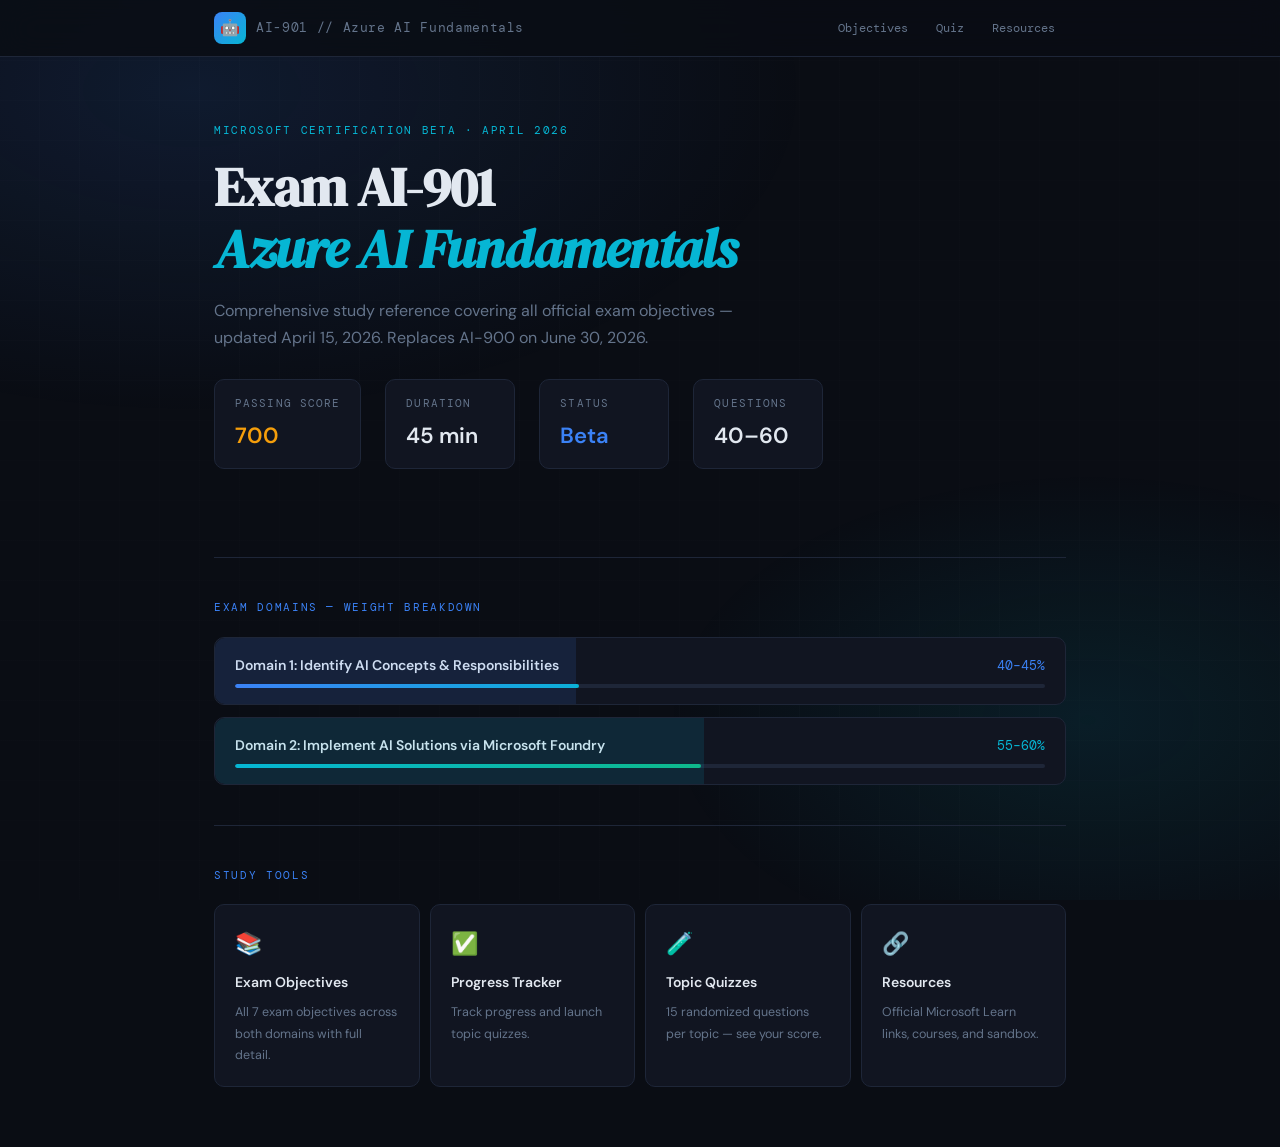
==== commit 6a935028: "Replace flashcards with 300-question practice exam system - Add js/questions.js: 300 exam questions " ====
--- a/index.html
+++ b/index.html
@@ -18,8 +18,7 @@
     </a>
     <div class="nav-links">
       <a href="objectives.html">Objectives</a>
-      <a href="tracker.html">Tracker</a>
-      <a href="flashcards.html">Flashcards</a>
+      <a href="tracker.html">Quiz</a>
       <a href="resources.html">Resources</a>
     </div>
   </div>
@@ -87,12 +86,12 @@
       <a class="quick-card" href="tracker.html">
         <div class="quick-icon">✅</div>
         <div class="quick-title">Progress Tracker</div>
-        <div class="quick-desc">Track which of the 28 topics you've studied.</div>
+        <div class="quick-desc">Track progress and launch topic quizzes.</div>
       </a>
-      <a class="quick-card" href="flashcards.html">
-        <div class="quick-icon">🃏</div>
-        <div class="quick-title">Flashcards</div>
-        <div class="quick-desc">20 key concept cards with flip-to-reveal answers.</div>
+      <a class="quick-card" href="tracker.html">
+        <div class="quick-icon">🧪</div>
+        <div class="quick-title">Topic Quizzes</div>
+        <div class="quick-desc">15 randomized questions per topic — see your score.</div>
       </a>
       <a class="quick-card" href="resources.html">
         <div class="quick-icon">🔗</div>
--- a/css/styles.css
+++ b/css/styles.css
@@ -329,6 +329,48 @@
 /* ── DIVIDER ── */
 .divider { height: 1px; background: var(--border); margin: 40px 0 0; }
 
+/* ── USER WIDGET ── */
+.user-widget { display: flex; align-items: center; gap: 8px; font-family: 'DM Mono',monospace; font-size: 11px; color: var(--muted); }
+.user-widget-label { display: none; }
+.user-pill { background: var(--surface); border: 1px solid var(--border); border-radius: 20px; padding: 3px 10px; cursor: pointer; transition: border-color .2s; white-space: nowrap; }
+.user-pill:hover { border-color: var(--accent2); color: var(--accent2); }
+
+/* ── MODAL ── */
+.modal-overlay { position: fixed; inset: 0; background: rgba(0,0,0,.65); z-index: 200; display: flex; align-items: center; justify-content: center; }
+.modal-box { background: var(--surface); border: 1px solid var(--border); border-radius: 14px; padding: 32px; max-width: 400px; width: 90%; animation: fadeUp .3s ease; }
+.modal-title { font-family: 'DM Serif Display',serif; font-size: 1.4rem; margin-bottom: 8px; }
+.modal-desc { font-size: 13px; color: var(--muted); margin-bottom: 20px; line-height: 1.6; }
+.modal-input { width: 100%; background: var(--bg); border: 1px solid var(--border); border-radius: 8px; padding: 10px 14px; font-size: 14px; color: var(--text); font-family: 'DM Mono',monospace; outline: none; }
+.modal-input:focus { border-color: var(--accent); }
+.modal-hint { font-size: 11px; color: #ef4444; margin-top: 6px; min-height: 16px; }
+.modal-actions { display: flex; gap: 10px; margin-top: 16px; justify-content: flex-end; }
+
+/* ── SCORE BADGES ON TRACKER ── */
+.tracker-item { position: relative; padding-right: 52px; }
+.score-badge {
+  position: absolute; top: 50%; right: 10px; transform: translateY(-50%);
+  font-family: 'DM Mono',monospace; font-size: 10px; font-weight: 600;
+  padding: 2px 6px; border-radius: 4px; white-space: nowrap;
+}
+.score-badge.s-low   { background: rgba(239,68,68,.15);   color: #ef4444; border: 1px solid rgba(239,68,68,.3); }
+.score-badge.s-mid   { background: rgba(245,158,11,.15);  color: var(--gold); border: 1px solid rgba(245,158,11,.3); }
+.score-badge.s-high  { background: rgba(16,185,129,.15);  color: #10b981; border: 1px solid rgba(16,185,129,.3); }
+.score-badge.s-ace   { background: rgba(59,130,246,.15);  color: var(--accent); border: 1px solid rgba(59,130,246,.3); }
+
+/* ── QUIZ BUTTONS (shared) ── */
+.quiz-btn {
+  padding: 10px 20px; border-radius: 8px; font-size: 13px; cursor: pointer;
+  border: 1px solid var(--border); background: var(--surface); color: var(--text);
+  font-family: 'DM Sans',sans-serif; transition: all .2s;
+}
+.quiz-btn:hover:not(:disabled) { background: #1a2235; border-color: #2d3a52; }
+.quiz-btn:disabled { opacity: .4; cursor: not-allowed; }
+.quiz-btn.primary { border-color: var(--accent); color: var(--accent); }
+.quiz-btn.primary:hover:not(:disabled) { background: rgba(59,130,246,.1); }
+.quiz-btn.success { border-color: #10b981; color: #10b981; }
+.quiz-btn.success:hover:not(:disabled) { background: rgba(16,185,129,.1); }
+.quiz-btn.danger  { border-color: #ef4444; color: #ef4444; }
+
 /* ── RESP ── */
 @media (max-width: 560px) {
   .hero-stats { gap: 12px; }
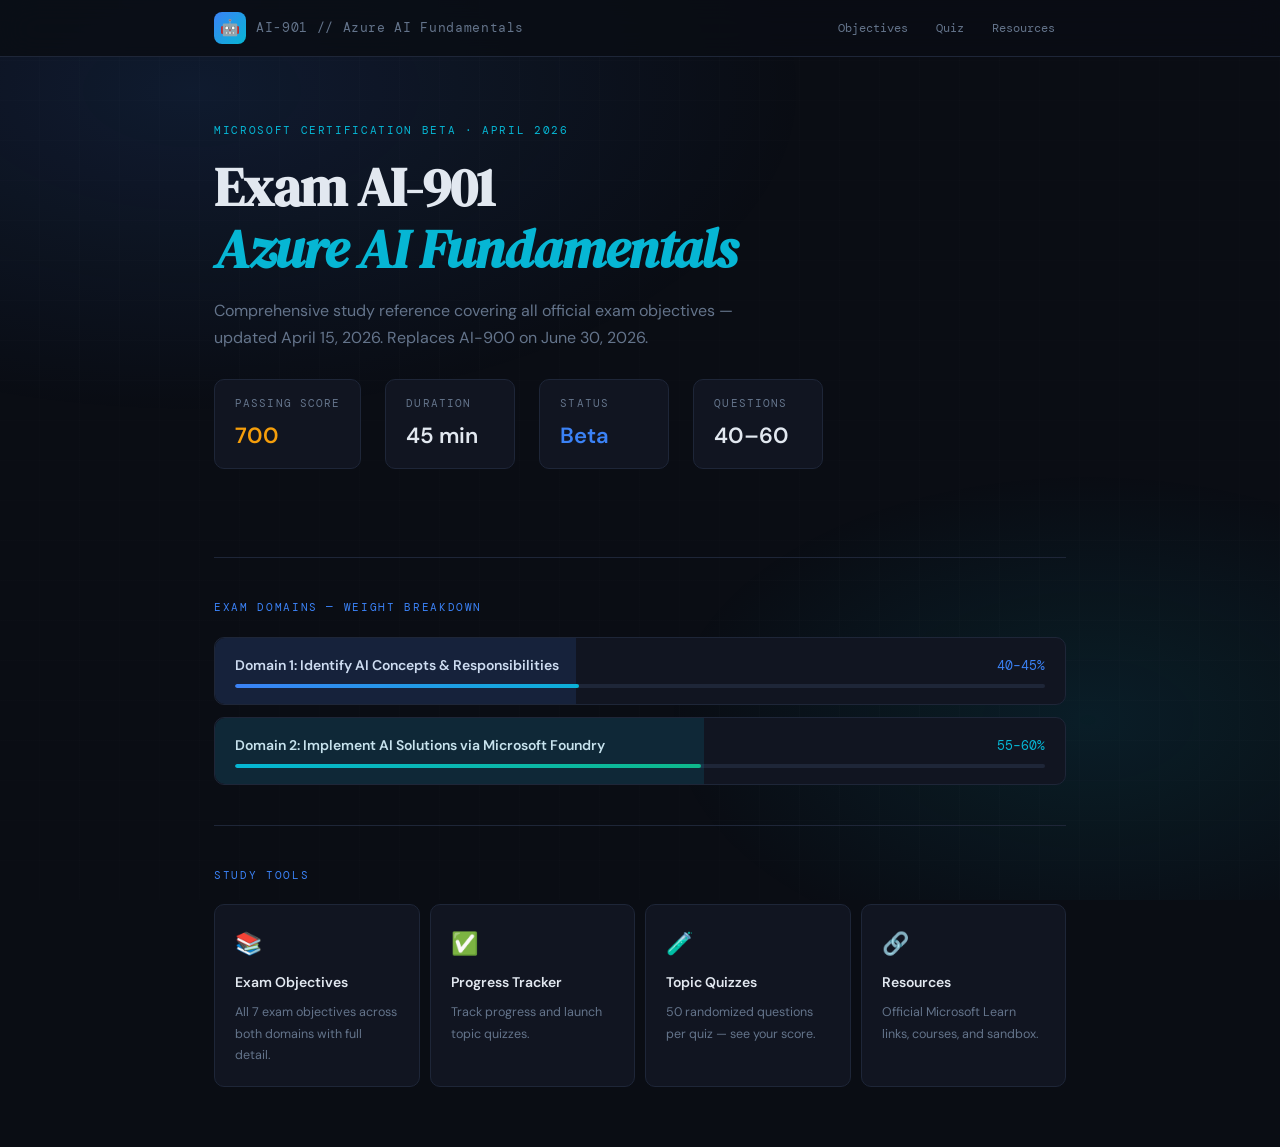
==== commit 079bab21: "Update quiz description to reflect 50 randomized questions per quiz" ====
--- a/index.html
+++ b/index.html
@@ -91,7 +91,7 @@
       <a class="quick-card" href="tracker.html">
         <div class="quick-icon">🧪</div>
         <div class="quick-title">Topic Quizzes</div>
-        <div class="quick-desc">15 randomized questions per topic — see your score.</div>
+        <div class="quick-desc">50 randomized questions per quiz — see your score.</div>
       </a>
       <a class="quick-card" href="resources.html">
         <div class="quick-icon">🔗</div>
